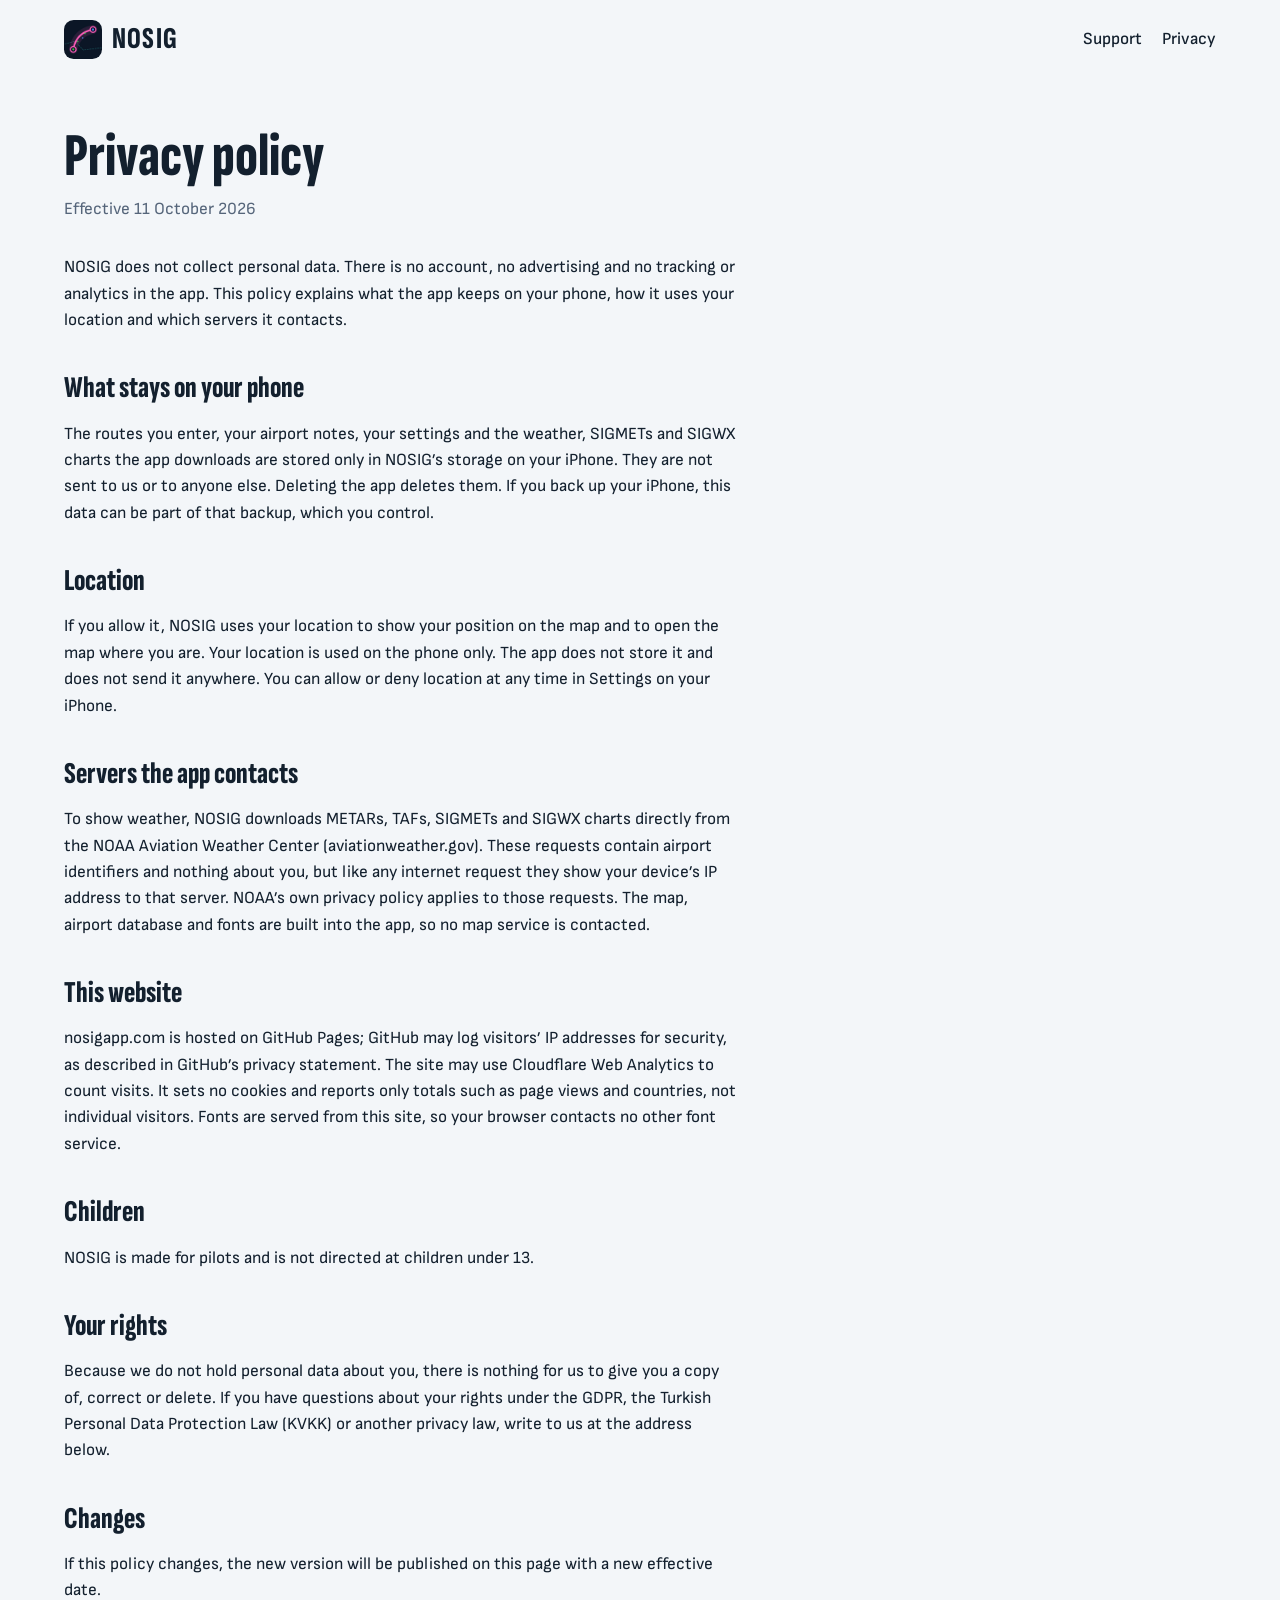
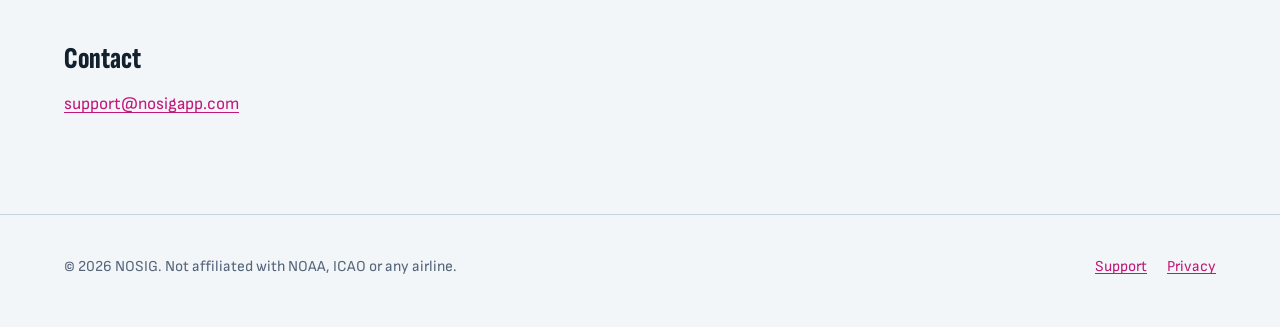
==== privacy/index.html @ e9d82818 "NOSIG website: home, support and privacy pages - Hero: the LTAC-EDDM route drawn as an aviation char" ====
<!doctype html>
<html lang="en">
  <head>
    <meta charset="utf-8" />
    <meta name="viewport" content="width=device-width, initial-scale=1" />
    <title>Privacy policy · NOSIG</title>
    <meta name="description" content="NOSIG does not collect personal data. What stays on your phone, how location is used and which servers the app contacts." />
    <link rel="icon" href="/favicon.png" type="image/png" />
    <link rel="apple-touch-icon" href="/apple-touch-icon.png" />
    <link rel="stylesheet" href="/assets/style.css" />
    
  </head>
  <body>
    <header class="site-head wrap">
      <a class="brand" href="/"><img src="/assets/img/icon-96.png" alt="" width="48" height="48" />NOSIG</a>
      <nav aria-label="Site">
        <a href="/support/">Support</a>
        <a href="/privacy/" aria-current="page">Privacy</a>
      </nav>
    </header>

    <main class="page wrap">
      <article>
        <h1>Privacy policy</h1>
        <p class="updated">Effective 11 October 2026</p>

        <p>
          NOSIG does not collect personal data. There is no account, no advertising and no tracking or analytics in the
          app. This policy explains what the app keeps on your phone, how it uses your location and which servers it
          contacts.
        </p>

        <h2>What stays on your phone</h2>
        <p>
          The routes you enter, your airport notes, your settings and the weather, SIGMETs and SIGWX charts the app
          downloads are stored only in NOSIG’s storage on your iPhone. They are not sent to us or to anyone else. Deleting
          the app deletes them. If you back up your iPhone, this data can be part of that backup, which you control.
        </p>

        <h2>Location</h2>
        <p>
          If you allow it, NOSIG uses your location to show your position on the map and to open the map where you are.
          Your location is used on the phone only. The app does not store it and does not send it anywhere. You can
          allow or deny location at any time in Settings on your iPhone.
        </p>

        <h2>Servers the app contacts</h2>
        <p>
          To show weather, NOSIG downloads METARs, TAFs, SIGMETs and SIGWX charts directly from the NOAA Aviation
          Weather Center (aviationweather.gov). These requests contain airport identifiers and nothing about you, but like
          any internet request they show your device’s IP address to that server. NOAA’s own privacy policy applies to
          those requests. The map, airport database and fonts are built into the app, so no map service is contacted.
        </p>

        <h2>This website</h2>
        <p>
          nosigapp.com is hosted on GitHub Pages; GitHub may log visitors’ IP addresses for security, as described in
          GitHub’s privacy statement. The site may use Cloudflare Web Analytics to count visits. It sets no cookies and
          reports only totals such as page views and countries, not individual visitors. Fonts are served from this site,
          so your browser contacts no other font service.
        </p>

        <h2>Children</h2>
        <p>NOSIG is made for pilots and is not directed at children under 13.</p>

        <h2>Your rights</h2>
        <p>
          Because we do not hold personal data about you, there is nothing for us to give you a copy of, correct or delete.
          If you have questions about your rights under the GDPR, the Turkish Personal Data Protection Law (KVKK) or
          another privacy law, write to us at the address below.
        </p>

        <h2>Changes</h2>
        <p>If this policy changes, the new version will be published on this page with a new effective date.</p>

        <h2>Contact</h2>
        <p><a href="mailto:support@nosigapp.com">support@nosigapp.com</a></p>
      </article>
    </main>

    <footer class="site-foot">
      <div class="wrap">
        <p>© 2026 NOSIG. Not affiliated with NOAA, ICAO or any airline.</p>
        <nav aria-label="Footer">
          <a href="/support/">Support</a>
          <a href="/privacy/">Privacy</a>
        </nav>
      </div>
    </footer>
  </body>
</html>
---- assets/style.css ----
/* NOSIG website — styled like the app's aviation chart: chart paper, sea blue, FIR teal,
   route magenta and the flight-category colours. Light and dark follow the visitor's system.
   Fonts are served from this site (SIL Open Font License), so visitors make no third-party requests. */

@font-face {
  font-family: 'Sofia Sans';
  src: url('fonts/sofia-sans.woff') format('woff');
  font-weight: 100 900;
  font-display: swap;
}
@font-face {
  font-family: 'Sofia Sans Extra Condensed';
  src: url('fonts/sofia-sans-extra-condensed.woff') format('woff');
  font-weight: 100 900;
  font-display: swap;
}
@font-face {
  font-family: 'Chivo Mono';
  src: url('fonts/chivo-mono.woff') format('woff');
  font-weight: 100 900;
  font-display: swap;
}

:root {
  --paper: #f3f6f9;
  --sea: #cbdae8;
  --land: #f8fafb;
  --ink: #13202e;
  --muted: #55657a;
  --line: #c9d3de;
  --fir: #1f6f6c;
  --route: #c2187a;
  --route-band: rgb(194 24 122 / 0.09);
  --vfr: #1f9d55;
  --mvfr: #2f6fe0;
  --ifr: #d93636;
  --lifr: #a045d8;
  --panel: #ffffff;
  --button-ink: #ffffff;
  --display: 'Sofia Sans Extra Condensed', 'Arial Narrow', sans-serif;
  --text: 'Sofia Sans', system-ui, sans-serif;
  --mono: 'Chivo Mono', ui-monospace, monospace;
  color-scheme: light dark;
}

@media (prefers-color-scheme: dark) {
  :root {
    --paper: #08111d;
    --sea: #08111d;
    --land: #182540;
    --ink: #e3eaf2;
    --muted: #93a3b8;
    --line: #26364f;
    --fir: #5cc2bc;
    --route: #ff5db8;
    --route-band: rgb(255 93 184 / 0.1);
    --vfr: #3fb950;
    --mvfr: #4c8dff;
    --ifr: #f0524f;
    --lifr: #c27bf2;
    --panel: #111d2e;
    --button-ink: #08111d;
  }
}

*,
*::before,
*::after {
  box-sizing: border-box;
}

html {
  -webkit-text-size-adjust: 100%;
}

body {
  margin: 0;
  background: var(--paper);
  color: var(--ink);
  font-family: var(--text);
  font-size: 1.0625rem;
  line-height: 1.55;
}

img {
  max-width: 100%;
  display: block;
}

a {
  color: var(--route);
  text-underline-offset: 0.15em;
}

a:focus-visible,
.button:focus-visible {
  outline: 3px solid var(--mvfr);
  outline-offset: 3px;
}

.wrap {
  width: min(72rem, 100% - 2rem);
  margin-inline: auto;
}

/* ---------------------------------------------------------------- header */

.site-head {
  display: flex;
  align-items: center;
  justify-content: space-between;
  gap: 1rem;
  padding-block: 1rem;
}

.brand {
  display: flex;
  align-items: center;
  gap: 0.6rem;
  color: var(--ink);
  text-decoration: none;
  font-family: var(--display);
  font-weight: 800;
  font-size: 1.9rem;
  letter-spacing: 0.04em;
}

.brand img {
  width: 2.4rem;
  height: 2.4rem;
  border-radius: 0.6rem;
}

.site-head nav {
  display: flex;
  gap: 1.25rem;
  font-weight: 500;
}

.site-head nav a {
  color: var(--ink);
  text-decoration: none;
}

.site-head nav a:hover {
  color: var(--route);
}

/* ---------------------------------------------------------------- hero: the route on a chart */

.hero {
  position: relative;
  overflow: hidden;
  padding-block: 0;
  background: var(--sea);
  border-block: 1px solid var(--line);
}

.chart {
  position: absolute;
  inset: 0;
  width: 100%;
  height: 100%;
}

.chart .sea {
  fill: var(--sea);
}
.chart .land {
  fill: var(--land);
  stroke: var(--line);
  stroke-width: 0.8;
}
.chart .fir {
  fill: none;
  stroke: var(--fir);
  stroke-width: 1.2;
  stroke-dasharray: 7 5;
  opacity: 0.75;
}
.chart .fir-label {
  fill: var(--fir);
  font-family: var(--display);
  font-weight: 700;
  font-size: 15px;
  letter-spacing: 0.12em;
  text-anchor: middle;
  opacity: 0.9;
}
.chart .band {
  fill: var(--route-band);
  stroke: var(--route);
  stroke-width: 1;
  stroke-dasharray: 3 5;
  stroke-opacity: 0.55;
}
.chart .route {
  fill: none;
  stroke: var(--route);
  stroke-width: 4.5;
  stroke-linecap: round;
  stroke-dasharray: 1;
  stroke-dashoffset: 0;
  animation: fly 2.4s cubic-bezier(0.45, 0, 0.2, 1) 0.3s both;
}
.chart .ring {
  fill: none;
  stroke: var(--route);
  stroke-width: 3;
}
.chart .apt {
  stroke: var(--land);
  stroke-width: 1.5;
}
.chart .apt.v {
  fill: var(--vfr);
}
.chart .apt.m {
  fill: var(--mvfr);
}
.chart .apt.i {
  fill: var(--ifr);
}
.chart .apt.faint {
  opacity: 0.55;
}
.chart .apt-label {
  fill: var(--ink);
  font-family: var(--text);
  font-weight: 700;
  font-size: 13px;
  paint-order: stroke;
  stroke: var(--land);
  stroke-width: 3px;
}
.chart .apt-label.end {
  font-size: 22px;
}

@keyframes fly {
  from {
    stroke-dashoffset: 1;
  }
  to {
    stroke-dashoffset: 0;
  }
}

.hero-inner {
  position: relative;
  display: flex;
  align-items: center;
  min-height: min(44rem, 88vh);
  padding-block: 3rem;
}

/* Like the boxed legends on a SIGWX chart. */
.legend-box {
  align-self: start;
  max-width: 34rem;
  background: var(--panel);
  border: 1.5px solid var(--ink);
  padding: 1.75rem 1.75rem 1.5rem;
}

.hero h1 {
  margin: 0 0 1rem;
  font-family: var(--display);
  font-weight: 800;
  font-size: clamp(2.9rem, 6.4vw, 5.2rem);
  line-height: 0.92;
  letter-spacing: -0.005em;
}

.hero p {
  margin: 0 0 1.5rem;
  max-width: 30rem;
  color: var(--muted);
  font-size: 1.125rem;
}

.button {
  display: inline-flex;
  align-items: center;
  gap: 0.6rem;
  padding: 0.85rem 1.3rem;
  border-radius: 0.6rem;
  background: var(--route);
  color: var(--button-ink);
  font-weight: 700;
  font-size: 1.05rem;
  text-decoration: none;
}

.button svg {
  width: 1.25rem;
  height: 1.25rem;
  fill: currentColor;
}

.button:hover {
  filter: brightness(1.08);
}

.small {
  display: block;
  margin-top: 0.75rem;
  font-size: 0.9rem;
  color: var(--muted);
}

.phone {
  width: clamp(14rem, 24vw, 19rem);
  border-radius: 2.2rem;
  border: 0.55rem solid #0e1726;
  background: #0e1726;
  box-shadow: 0 1.5rem 3rem -1rem rgb(8 17 29 / 0.45);
  overflow: hidden;
}

.phone img {
  border-radius: 1.65rem;
}


/* ---------------------------------------------------------------- content sections */

section {
  padding-block: 5.5rem;
}


h2 {
  margin: 0 0 1rem;
  font-family: var(--display);
  font-weight: 800;
  font-size: clamp(2.2rem, 4.2vw, 3.3rem);
  line-height: 1;
}

h3 {
  margin: 0 0 0.35rem;
  font-size: 1.2rem;
  line-height: 1.3;
}

.split {
  display: grid;
  grid-template-columns: auto minmax(0, 1fr);
  gap: clamp(2rem, 6vw, 5rem);
  align-items: center;
}

.split.reverse {
  grid-template-columns: minmax(0, 1fr) auto;
}

.prose {
  max-width: 36rem;
}

.prose p {
  margin: 0 0 1rem;
}

/* A real METAR, as it appears in the app. */
.metar {
  margin: 1.5rem 0;
  padding: 1rem 1.15rem;
  background: var(--panel);
  border-left: 4px solid var(--vfr);
  font-family: var(--mono);
  font-size: 0.95rem;
  line-height: 1.6;
  overflow-wrap: anywhere;
}

.metar .nosig {
  background: var(--route-band);
  color: var(--route);
  font-weight: 500;
}

.metar small {
  display: block;
  margin-top: 0.4rem;
  font-family: var(--text);
  font-size: 0.85rem;
  color: var(--muted);
}

.features {
  display: grid;
  grid-template-columns: repeat(2, minmax(0, 1fr));
  gap: 2.5rem 3.5rem;
  margin: 2.5rem 0 0;
  padding: 0;
  list-style: none;
}

.features li {
  display: grid;
  grid-template-columns: 2.25rem minmax(0, 1fr);
  gap: 1rem;
  align-items: start;
}

.features p {
  margin: 0;
  color: var(--muted);
}

.mark {
  width: 2.25rem;
  height: 2.25rem;
}

.mark-dots {
  display: grid;
  grid-template-columns: repeat(2, 0.8rem);
  gap: 0.3rem;
  padding: 0.15rem;
}

.mark-dots span {
  width: 0.8rem;
  height: 0.8rem;
  border-radius: 50%;
}

.symbols {
  display: flex;
  gap: 0.4rem;
}

.symbols img {
  width: 1.6rem;
  height: 1.6rem;
}

.dark-only {
  display: none;
}

@media (prefers-color-scheme: dark) {
  .light-only {
    display: none;
  }
  .dark-only {
    display: block;
  }
}

.status-line {
  display: inline-flex;
  align-items: center;
  gap: 0.5rem;
  margin: 0.5rem 0 1.25rem;
  padding: 0.45rem 0.8rem;
  border: 1px solid var(--line);
  border-radius: 0.5rem;
  background: var(--panel);
  font-size: 0.95rem;
}

.status-line i {
  width: 0.55rem;
  height: 0.55rem;
  border-radius: 50%;
  background: var(--mvfr);
}

.sources {
  border-top: 1px solid var(--line);
}

.sources ul {
  margin: 0;
  padding-left: 1.1rem;
  color: var(--muted);
}

/* ---------------------------------------------------------------- footer */

.site-foot {
  padding-block: 2.5rem 3rem;
  border-top: 1px solid var(--line);
  color: var(--muted);
  font-size: 0.95rem;
}

.site-foot .wrap {
  display: flex;
  flex-wrap: wrap;
  justify-content: space-between;
  gap: 1rem 2rem;
}

.site-foot nav {
  display: flex;
  gap: 1.25rem;
}

.site-foot p {
  margin: 0;
  max-width: 38rem;
}

/* ---------------------------------------------------------------- text pages (privacy, support) */

.page {
  padding-block: 3rem 5rem;
}

.page article {
  max-width: 42rem;
}

.page h1 {
  margin: 0 0 0.5rem;
  font-family: var(--display);
  font-weight: 800;
  font-size: clamp(2.6rem, 6vw, 3.8rem);
  line-height: 1;
}

.page h2 {
  margin-top: 2.5rem;
  font-size: 1.9rem;
}

.page .updated {
  color: var(--muted);
  margin: 0 0 2rem;
}

.page dt {
  font-weight: 700;
  margin-top: 1.25rem;
}

.page dd {
  margin: 0.25rem 0 0;
  color: var(--muted);
}

/* ---------------------------------------------------------------- small screens */

@media (max-width: 52rem) {
  .split,
  .split.reverse {
    grid-template-columns: minmax(0, 1fr);
  }
  /* On phones the chart goes under the headline box instead of behind it. */
  .hero {
    display: flex;
    flex-direction: column-reverse;
  }
  .chart {
    position: static;
    height: auto;
    /* Taller than the drawing: it is cropped from the left, so the route fills the width. */
    aspect-ratio: 1.1;
  }
  .hero-inner {
    min-height: 0;
    padding-block: 1.5rem 0;
  }
  .legend-box {
    padding: 1.25rem;
  }
  .split .phone {
    justify-self: center;
    order: 2;
  }
  .features {
    grid-template-columns: minmax(0, 1fr);
  }
  section {
    padding-block: 3.5rem;
  }
  .site-head nav {
    gap: 0.9rem;
  }
}

@media (prefers-reduced-motion: reduce) {
  .chart .route {
    animation: none;
  }
}
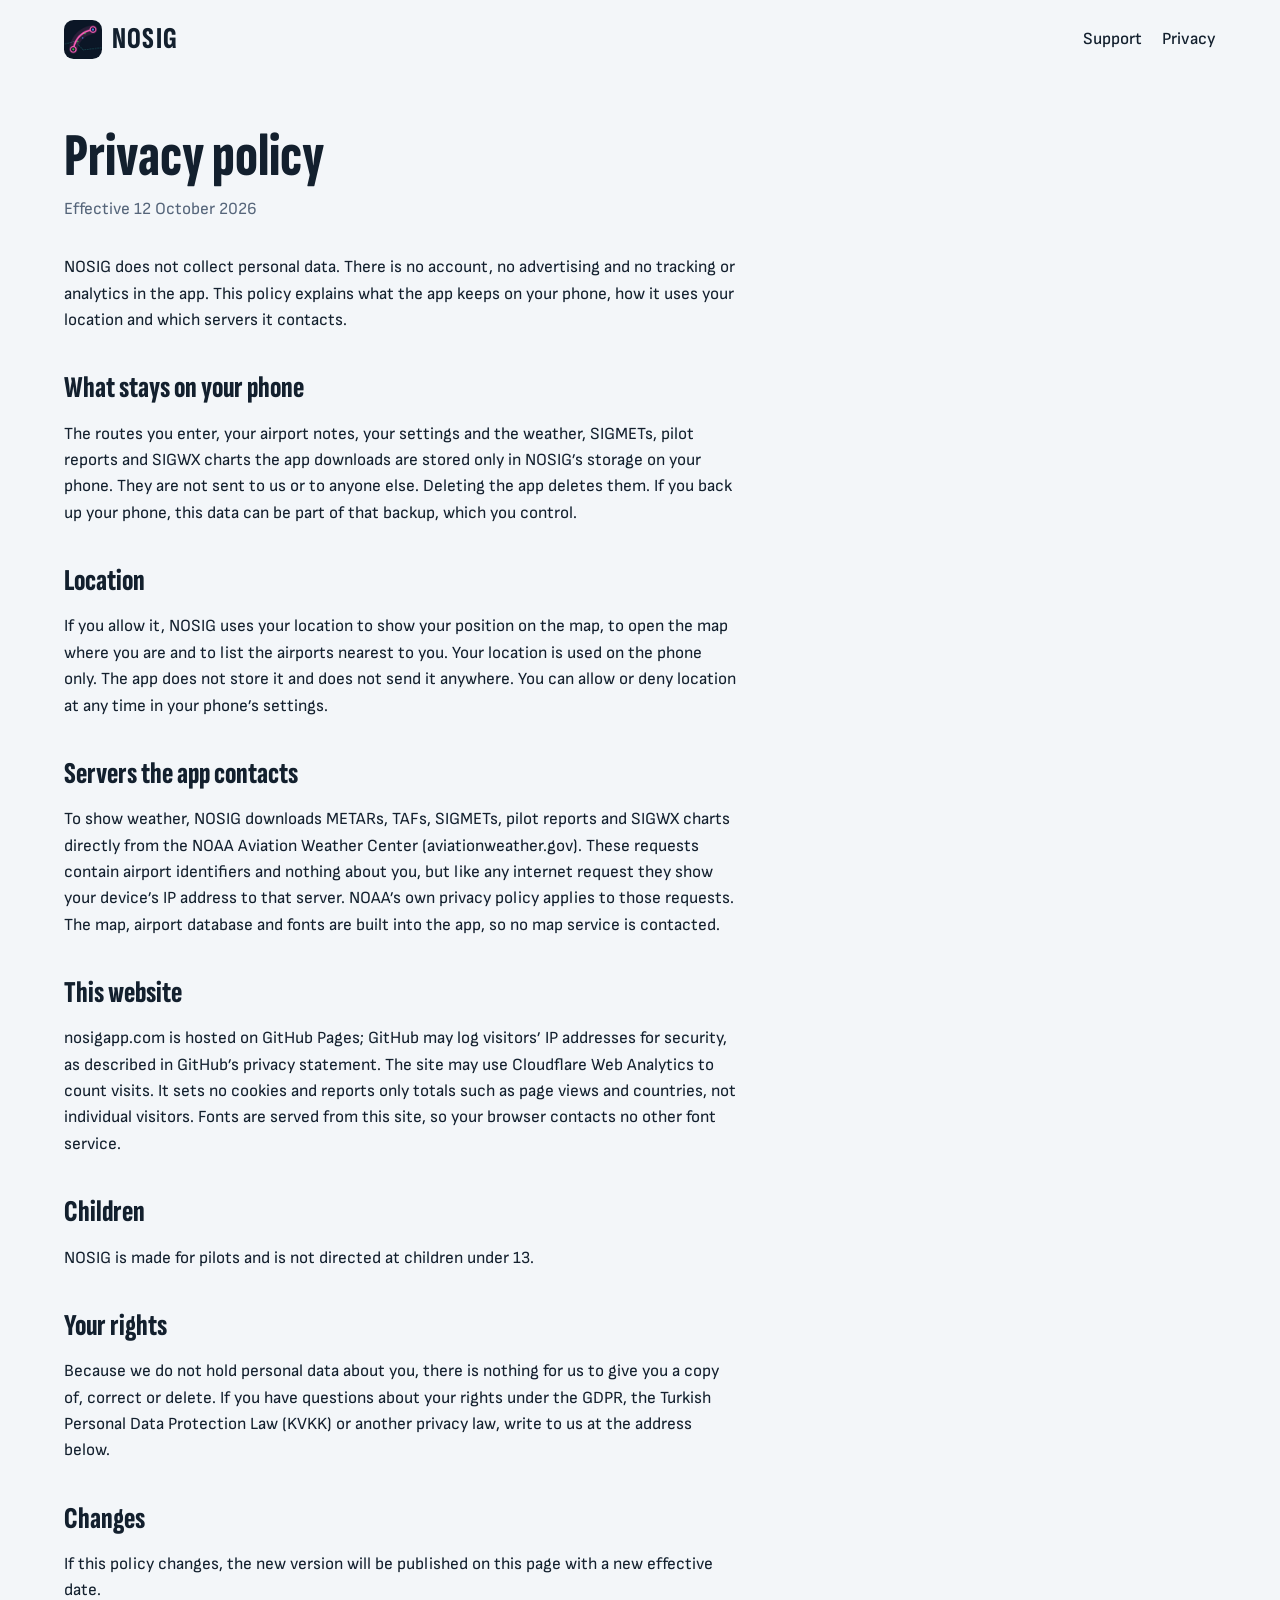
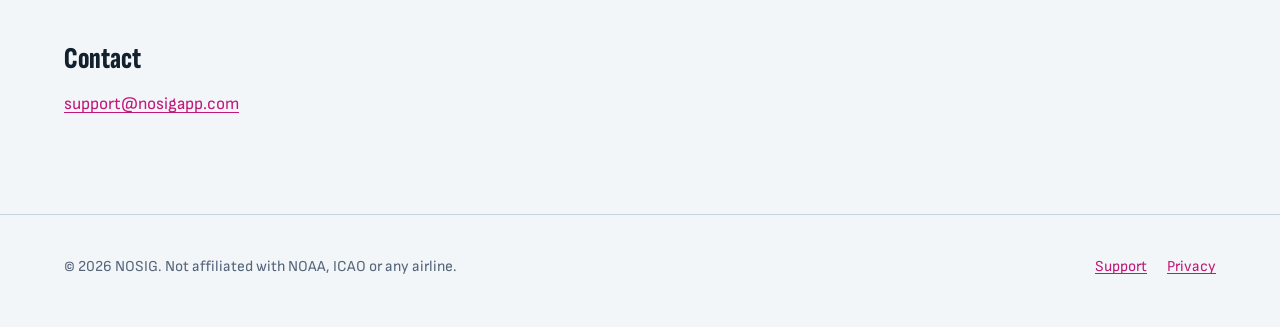
==== commit d9663f1a: "Privacy: phone instead of iPhone (Android), pilot reports, nearby airports Co-Authored-By: Claude Op" ====
--- a/privacy/index.html
+++ b/privacy/index.html
@@ -22,7 +22,7 @@
     <main class="page wrap">
       <article>
         <h1>Privacy policy</h1>
-        <p class="updated">Effective 11 October 2026</p>
+        <p class="updated">Effective 12 October 2026</p>
 
         <p>
           NOSIG does not collect personal data. There is no account, no advertising and no tracking or analytics in the
@@ -32,21 +32,22 @@
 
         <h2>What stays on your phone</h2>
         <p>
-          The routes you enter, your airport notes, your settings and the weather, SIGMETs and SIGWX charts the app
-          downloads are stored only in NOSIG’s storage on your iPhone. They are not sent to us or to anyone else. Deleting
-          the app deletes them. If you back up your iPhone, this data can be part of that backup, which you control.
+          The routes you enter, your airport notes, your settings and the weather, SIGMETs, pilot reports and SIGWX charts
+          the app downloads are stored only in NOSIG’s storage on your phone. They are not sent to us or to anyone else. Deleting
+          the app deletes them. If you back up your phone, this data can be part of that backup, which you control.
         </p>
 
         <h2>Location</h2>
         <p>
-          If you allow it, NOSIG uses your location to show your position on the map and to open the map where you are.
+          If you allow it, NOSIG uses your location to show your position on the map, to open the map where you are
+          and to list the airports nearest to you.
           Your location is used on the phone only. The app does not store it and does not send it anywhere. You can
-          allow or deny location at any time in Settings on your iPhone.
+          allow or deny location at any time in your phone’s settings.
         </p>
 
         <h2>Servers the app contacts</h2>
         <p>
-          To show weather, NOSIG downloads METARs, TAFs, SIGMETs and SIGWX charts directly from the NOAA Aviation
+          To show weather, NOSIG downloads METARs, TAFs, SIGMETs, pilot reports and SIGWX charts directly from the NOAA Aviation
           Weather Center (aviationweather.gov). These requests contain airport identifiers and nothing about you, but like
           any internet request they show your device’s IP address to that server. NOAA’s own privacy policy applies to
           those requests. The map, airport database and fonts are built into the app, so no map service is contacted.
--- a/assets/style.css
+++ b/assets/style.css
@@ -309,17 +309,23 @@
   color: var(--muted);
 }
 
+/* A cropped part of an app screen, not a whole (very tall) phone: each image says which part to show. */
 .phone {
-  width: clamp(14rem, 24vw, 19rem);
-  border-radius: 2.2rem;
-  border: 0.55rem solid #0e1726;
+  width: clamp(16rem, 30vw, 22rem);
+  aspect-ratio: 4 / 5;
+  border-radius: 1.6rem;
+  border: 0.45rem solid #0e1726;
   background: #0e1726;
   box-shadow: 0 1.5rem 3rem -1rem rgb(8 17 29 / 0.45);
   overflow: hidden;
 }
 
 .phone img {
-  border-radius: 1.65rem;
+  width: 100%;
+  height: 100%;
+  object-fit: cover;
+  object-position: var(--focus, 50% 0%);
+  border-radius: 1.2rem;
 }
 
 
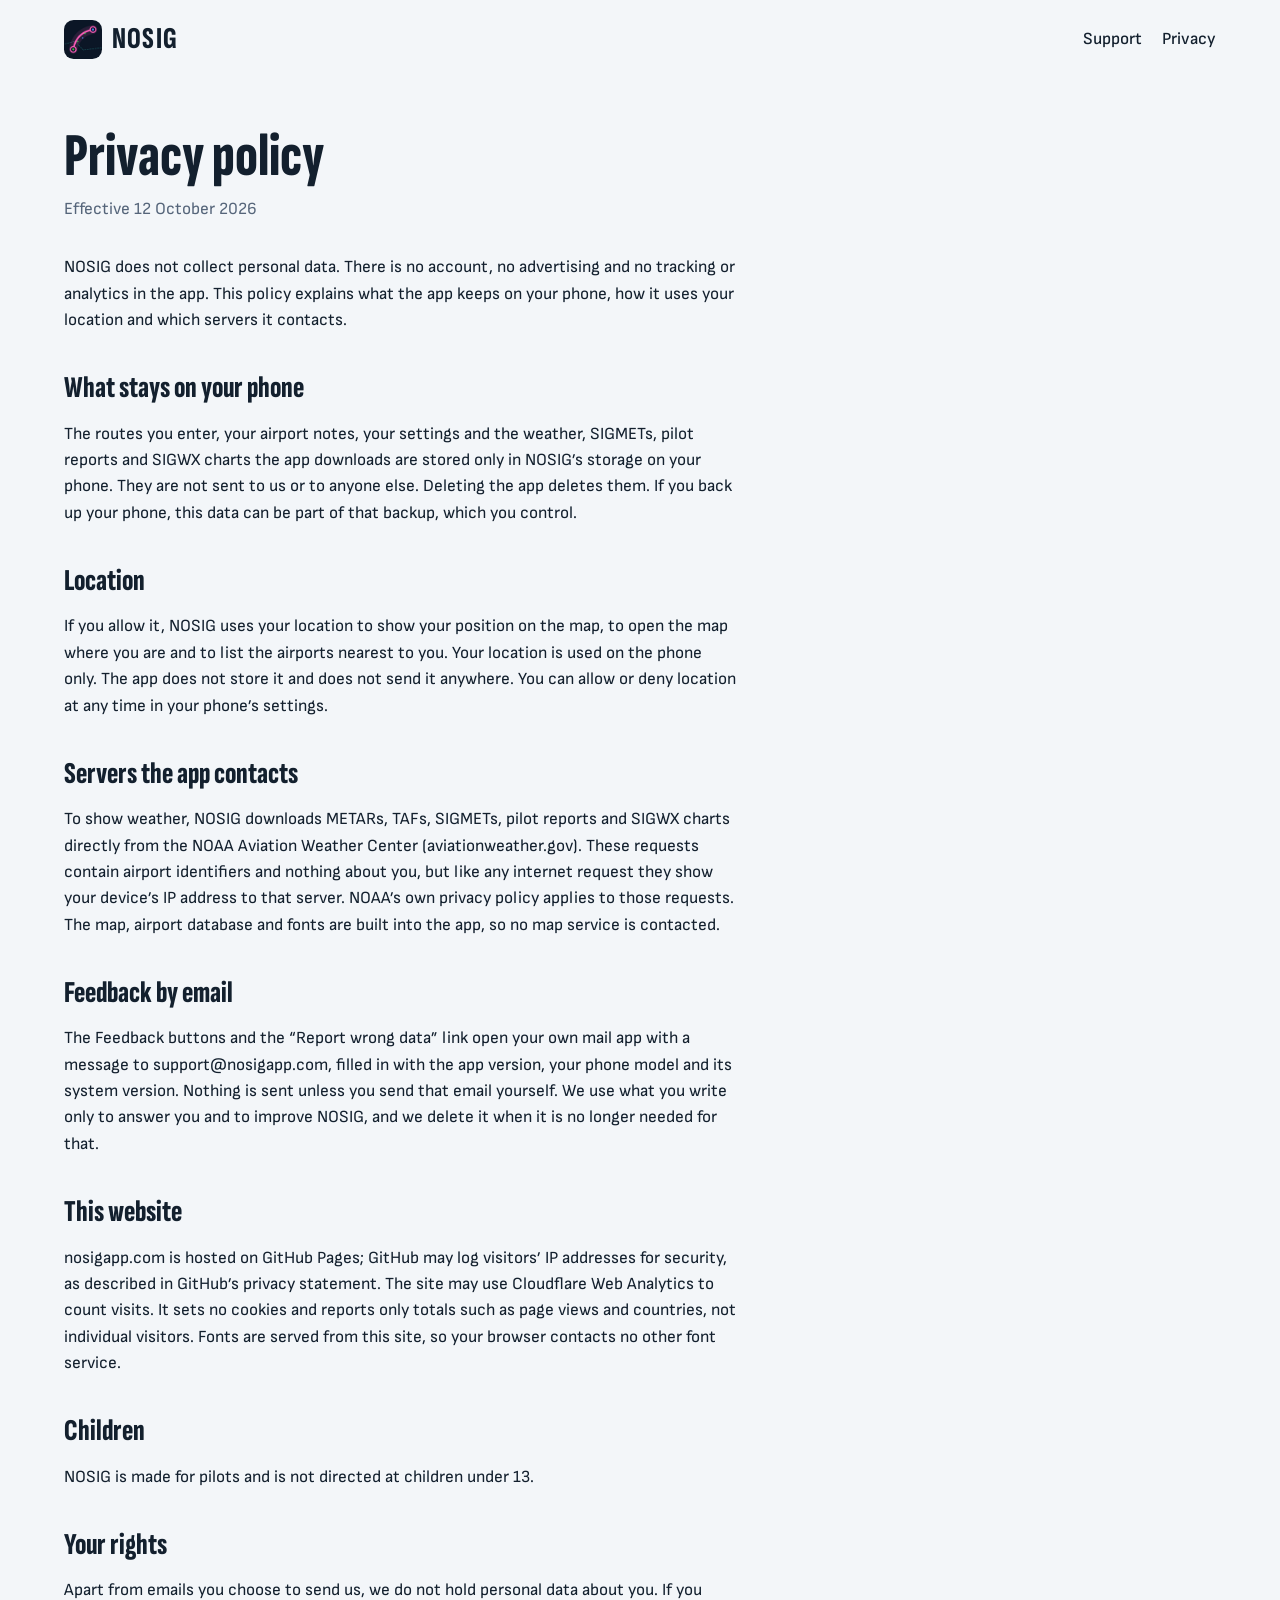
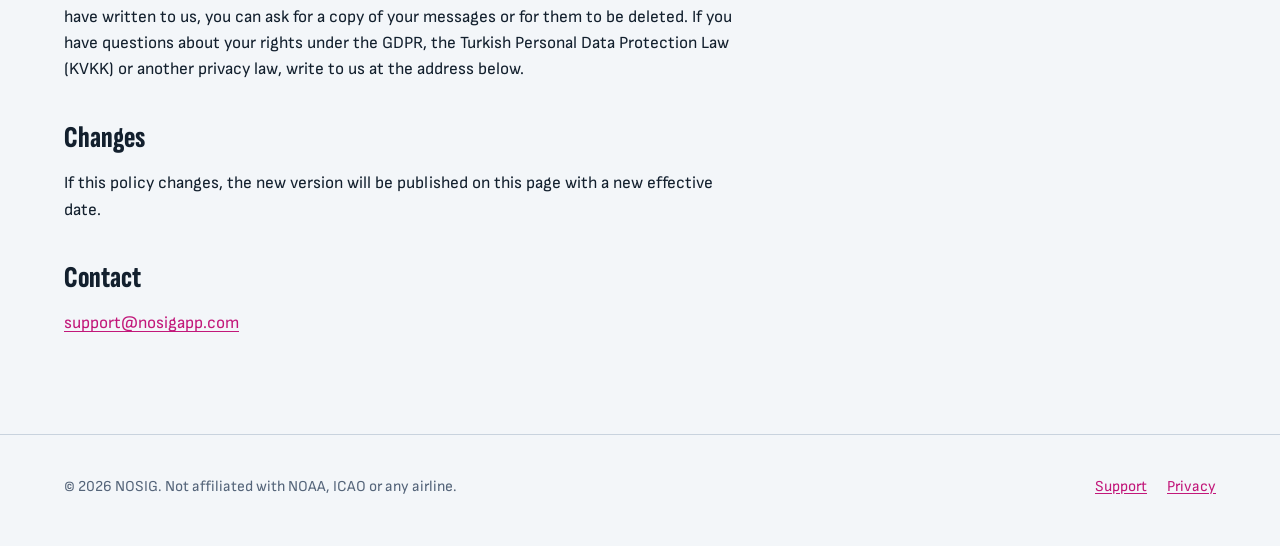
==== commit fdd04256: "Privacy: feedback by email Co-Authored-By: Claude Opus 5.5 <noreply@anthropic.com> Claude-Session: h" ====
--- a/privacy/index.html
+++ b/privacy/index.html
@@ -53,6 +53,14 @@
           those requests. The map, airport database and fonts are built into the app, so no map service is contacted.
         </p>
 
+        <h2>Feedback by email</h2>
+        <p>
+          The Feedback buttons and the “Report wrong data” link open your own mail app with a message to
+          support@nosigapp.com, filled in with the app version, your phone model and its system version. Nothing is sent
+          unless you send that email yourself. We use what you write only to answer you and to improve NOSIG, and we
+          delete it when it is no longer needed for that.
+        </p>
+
         <h2>This website</h2>
         <p>
           nosigapp.com is hosted on GitHub Pages; GitHub may log visitors’ IP addresses for security, as described in
@@ -66,7 +74,8 @@
 
         <h2>Your rights</h2>
         <p>
-          Because we do not hold personal data about you, there is nothing for us to give you a copy of, correct or delete.
+          Apart from emails you choose to send us, we do not hold personal data about you. If you have written to us,
+          you can ask for a copy of your messages or for them to be deleted.
           If you have questions about your rights under the GDPR, the Turkish Personal Data Protection Law (KVKK) or
           another privacy law, write to us at the address below.
         </p>
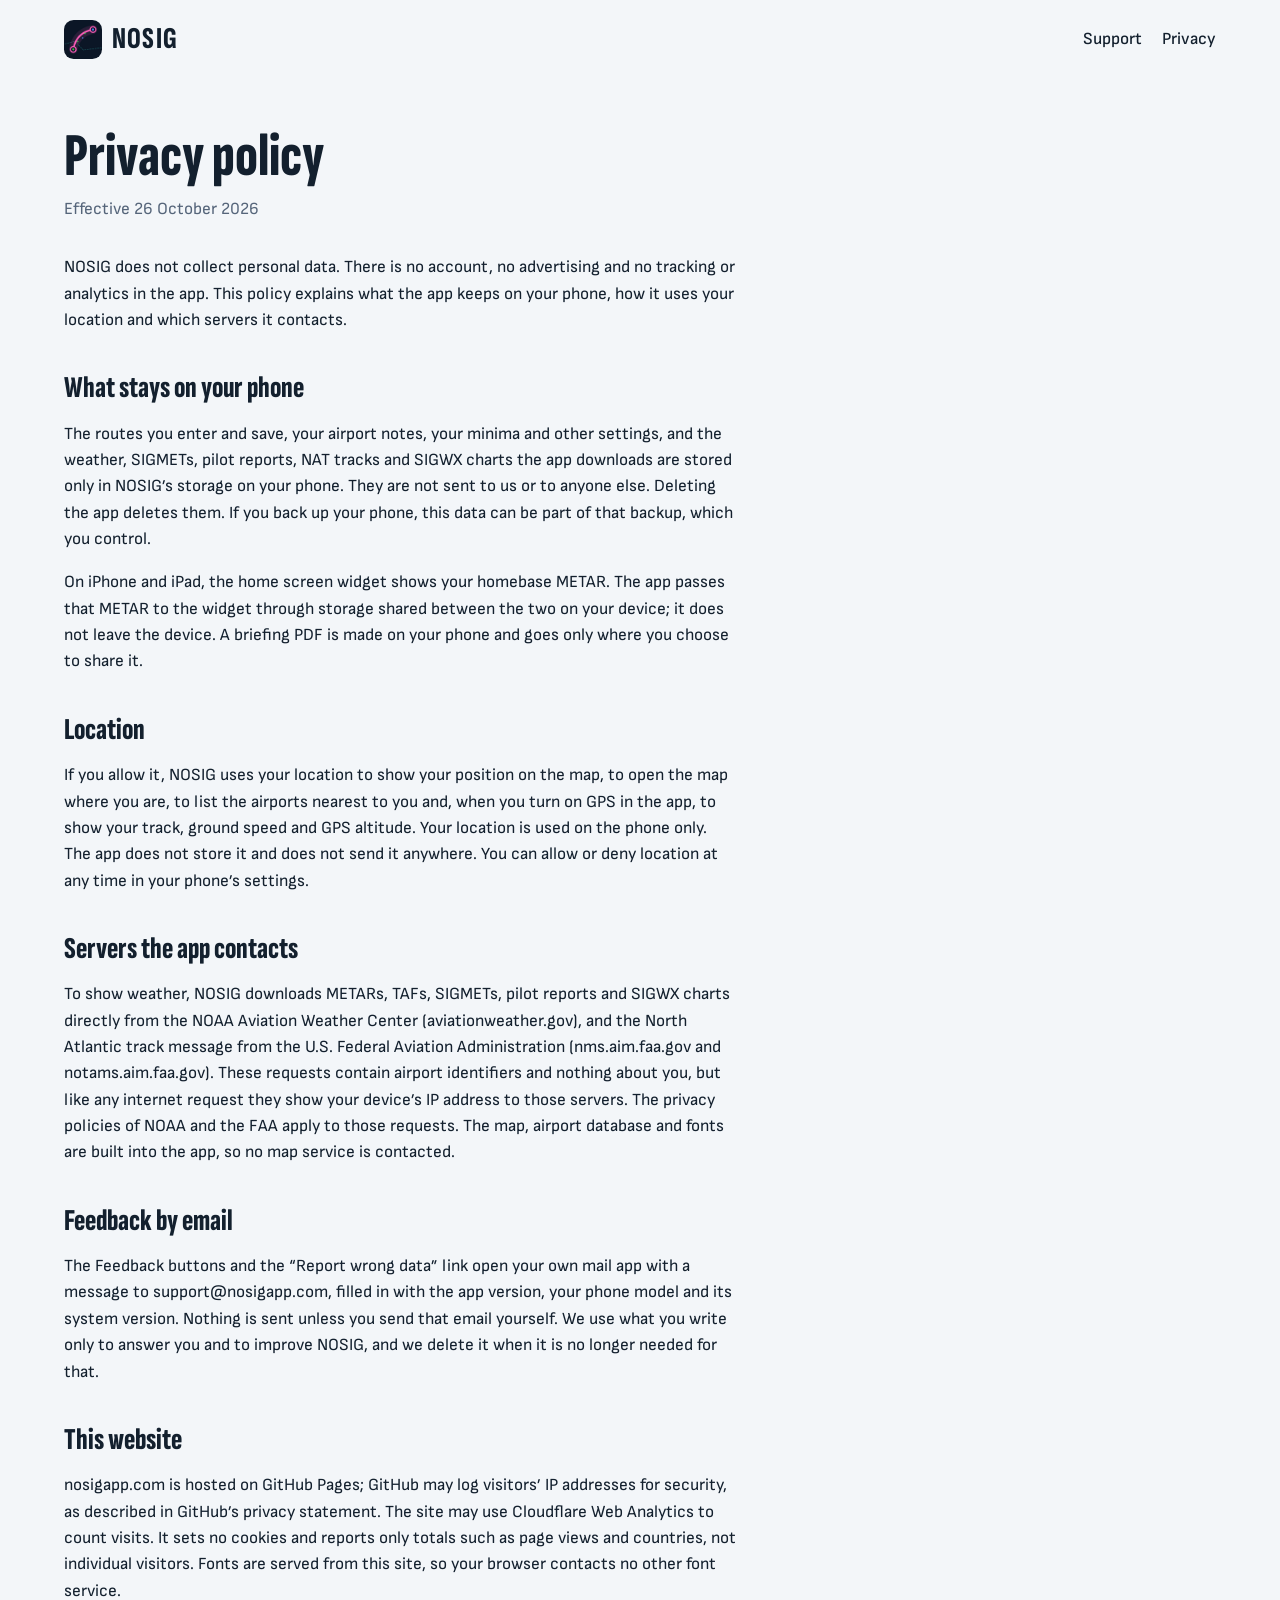
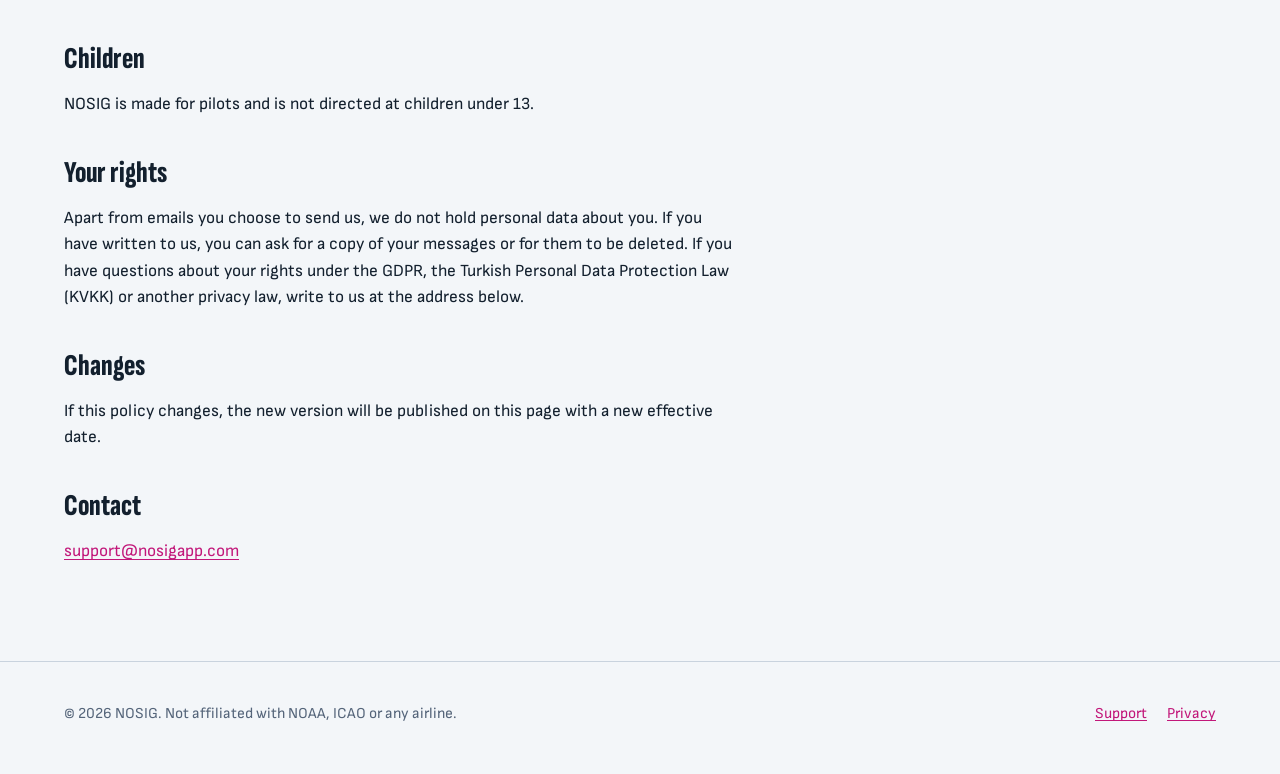
==== commit 3bb09ce4: "Privacy: saved routes, minima, widget, briefing PDF, GPS track, FAA NAT tracks Co-Authored-By: Claud" ====
--- a/privacy/index.html
+++ b/privacy/index.html
@@ -22,7 +22,7 @@
     <main class="page wrap">
       <article>
         <h1>Privacy policy</h1>
-        <p class="updated">Effective 12 October 2026</p>
+        <p class="updated">Effective 26 October 2026</p>
 
         <p>
           NOSIG does not collect personal data. There is no account, no advertising and no tracking or analytics in the
@@ -32,15 +32,22 @@
 
         <h2>What stays on your phone</h2>
         <p>
-          The routes you enter, your airport notes, your settings and the weather, SIGMETs, pilot reports and SIGWX charts
-          the app downloads are stored only in NOSIG’s storage on your phone. They are not sent to us or to anyone else. Deleting
-          the app deletes them. If you back up your phone, this data can be part of that backup, which you control.
+          The routes you enter and save, your airport notes, your minima and other settings, and the weather, SIGMETs,
+          pilot reports, NAT tracks and SIGWX charts the app downloads are stored only in NOSIG’s storage on your phone.
+          They are not sent to us or to anyone else. Deleting the app deletes them. If you back up your phone, this data
+          can be part of that backup, which you control.
+        </p>
+        <p>
+          On iPhone and iPad, the home screen widget shows your homebase METAR. The app passes that METAR to the widget
+          through storage shared between the two on your device; it does not leave the device.
+          A briefing PDF is made on your phone and goes only where you choose to share it.
         </p>
 
         <h2>Location</h2>
         <p>
-          If you allow it, NOSIG uses your location to show your position on the map, to open the map where you are
-          and to list the airports nearest to you.
+          If you allow it, NOSIG uses your location to show your position on the map, to open the map where you are,
+          to list the airports nearest to you and, when you turn on GPS in the app, to show your track, ground speed and
+          GPS altitude.
           Your location is used on the phone only. The app does not store it and does not send it anywhere. You can
           allow or deny location at any time in your phone’s settings.
         </p>
@@ -48,9 +55,11 @@
         <h2>Servers the app contacts</h2>
         <p>
           To show weather, NOSIG downloads METARs, TAFs, SIGMETs, pilot reports and SIGWX charts directly from the NOAA Aviation
-          Weather Center (aviationweather.gov). These requests contain airport identifiers and nothing about you, but like
-          any internet request they show your device’s IP address to that server. NOAA’s own privacy policy applies to
-          those requests. The map, airport database and fonts are built into the app, so no map service is contacted.
+          Weather Center (aviationweather.gov), and the North Atlantic track message from the U.S. Federal Aviation
+          Administration (nms.aim.faa.gov and notams.aim.faa.gov). These requests contain airport identifiers and nothing
+          about you, but like any internet request they show your device’s IP address to those servers. The privacy
+          policies of NOAA and the FAA apply to those requests. The map, airport database and fonts are built into the
+          app, so no map service is contacted.
         </p>
 
         <h2>Feedback by email</h2>
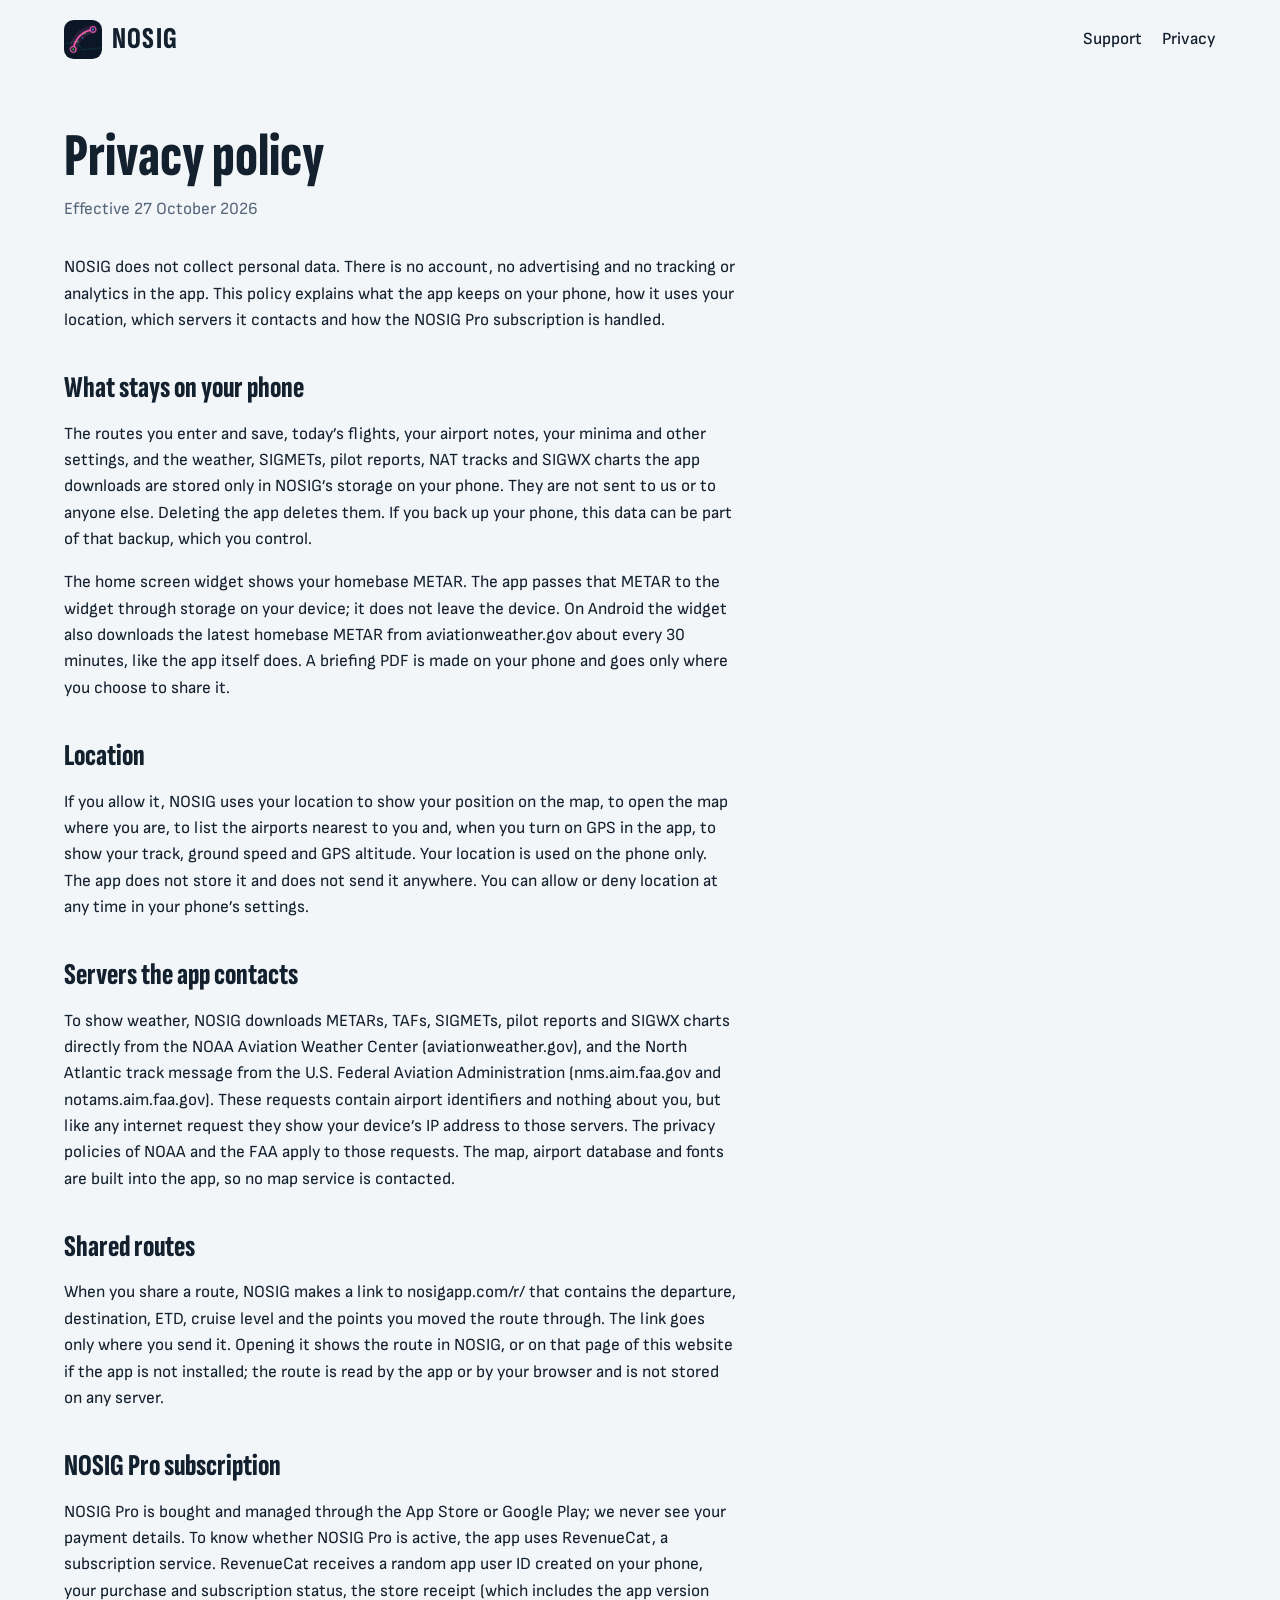
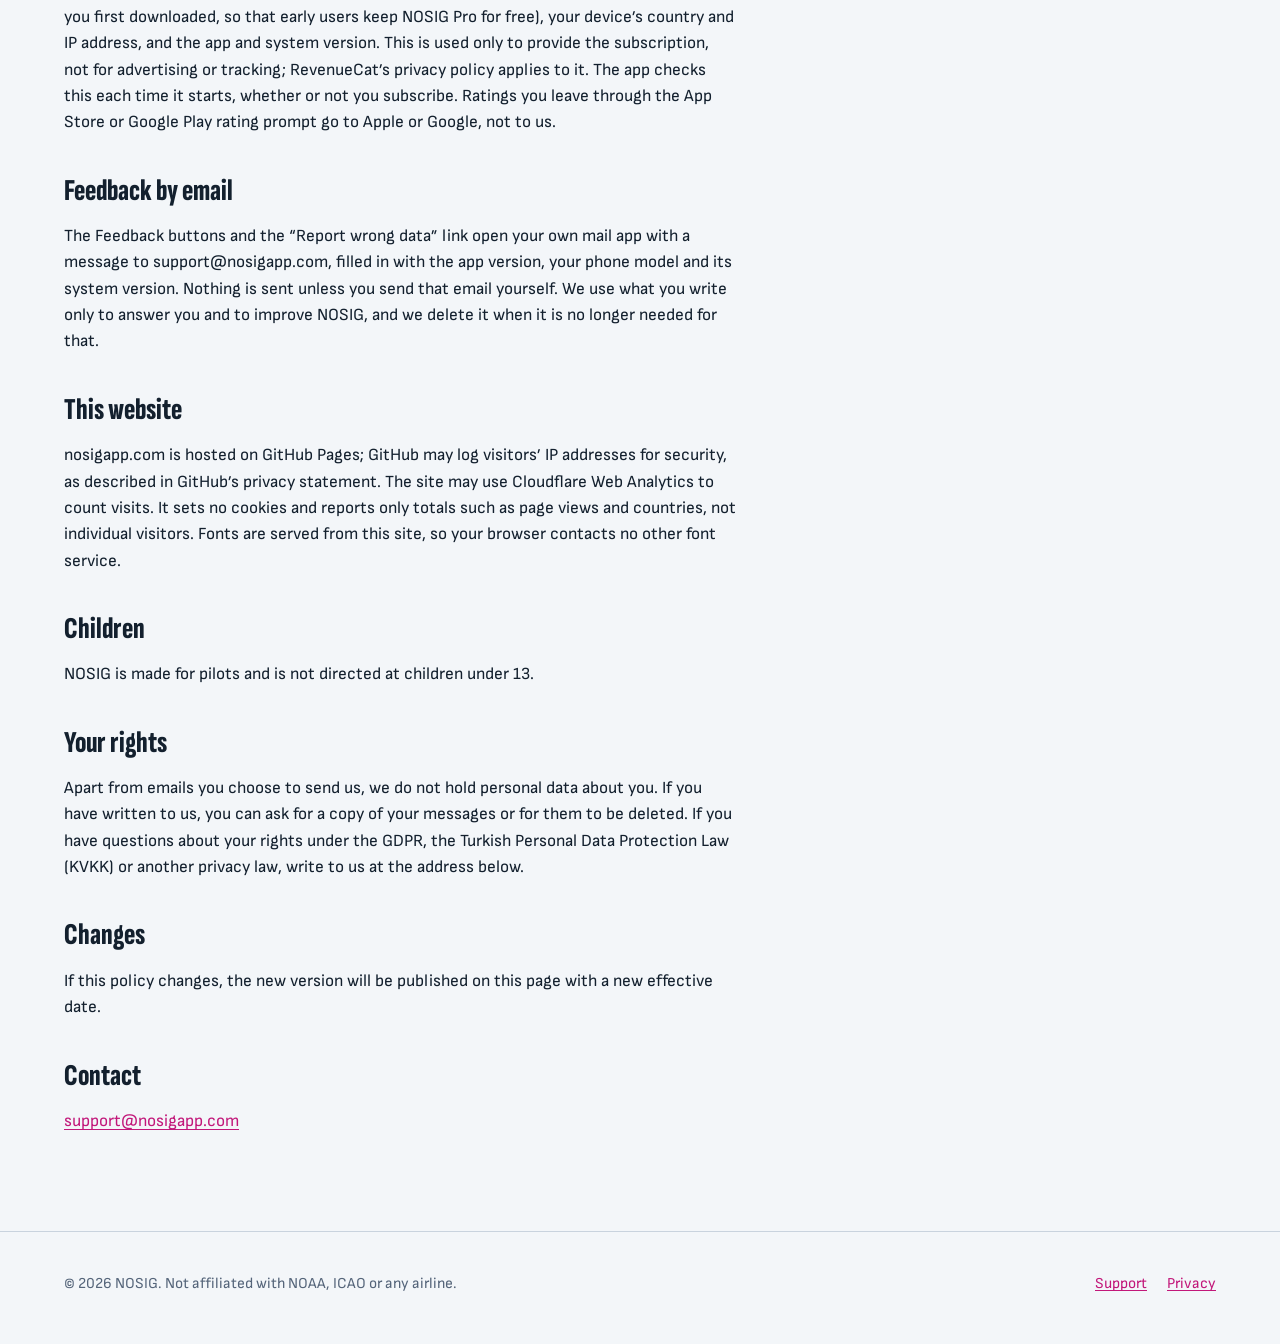
==== commit b76f6655: "Privacy: NOSIG Pro via RevenueCat, shared routes, today's flights, Android widget Co-Authored-By: Cl" ====
--- a/privacy/index.html
+++ b/privacy/index.html
@@ -22,24 +22,25 @@
     <main class="page wrap">
       <article>
         <h1>Privacy policy</h1>
-        <p class="updated">Effective 26 October 2026</p>
+        <p class="updated">Effective 27 October 2026</p>
 
         <p>
           NOSIG does not collect personal data. There is no account, no advertising and no tracking or analytics in the
-          app. This policy explains what the app keeps on your phone, how it uses your location and which servers it
-          contacts.
+          app. This policy explains what the app keeps on your phone, how it uses your location, which servers it
+          contacts and how the NOSIG Pro subscription is handled.
         </p>
 
         <h2>What stays on your phone</h2>
         <p>
-          The routes you enter and save, your airport notes, your minima and other settings, and the weather, SIGMETs,
+          The routes you enter and save, today’s flights, your airport notes, your minima and other settings, and the weather, SIGMETs,
           pilot reports, NAT tracks and SIGWX charts the app downloads are stored only in NOSIG’s storage on your phone.
           They are not sent to us or to anyone else. Deleting the app deletes them. If you back up your phone, this data
           can be part of that backup, which you control.
         </p>
         <p>
-          On iPhone and iPad, the home screen widget shows your homebase METAR. The app passes that METAR to the widget
-          through storage shared between the two on your device; it does not leave the device.
+          The home screen widget shows your homebase METAR. The app passes that METAR to the widget through storage on
+          your device; it does not leave the device. On Android the widget also downloads the latest homebase METAR from
+          aviationweather.gov about every 30 minutes, like the app itself does.
           A briefing PDF is made on your phone and goes only where you choose to share it.
         </p>
 
@@ -60,6 +61,25 @@
           about you, but like any internet request they show your device’s IP address to those servers. The privacy
           policies of NOAA and the FAA apply to those requests. The map, airport database and fonts are built into the
           app, so no map service is contacted.
+        </p>
+
+        <h2>Shared routes</h2>
+        <p>
+          When you share a route, NOSIG makes a link to nosigapp.com/r/ that contains the departure, destination, ETD,
+          cruise level and the points you moved the route through. The link goes only where you send it. Opening it shows
+          the route in NOSIG, or on that page of this website if the app is not installed; the route is read by the app or
+          by your browser and is not stored on any server.
+        </p>
+
+        <h2>NOSIG Pro subscription</h2>
+        <p>
+          NOSIG Pro is bought and managed through the App Store or Google Play; we never see your payment details. To know
+          whether NOSIG Pro is active, the app uses RevenueCat, a subscription service. RevenueCat receives a random app
+          user ID created on your phone, your purchase and subscription status, the store receipt (which includes the app
+          version you first downloaded, so that early users keep NOSIG Pro for free), your device’s country and IP address,
+          and the app and system version. This is used only to provide the subscription, not for advertising or tracking;
+          RevenueCat’s privacy policy applies to it. The app checks this each time it starts, whether or not you
+          subscribe. Ratings you leave through the App Store or Google Play rating prompt go to Apple or Google, not to us.
         </p>
 
         <h2>Feedback by email</h2>
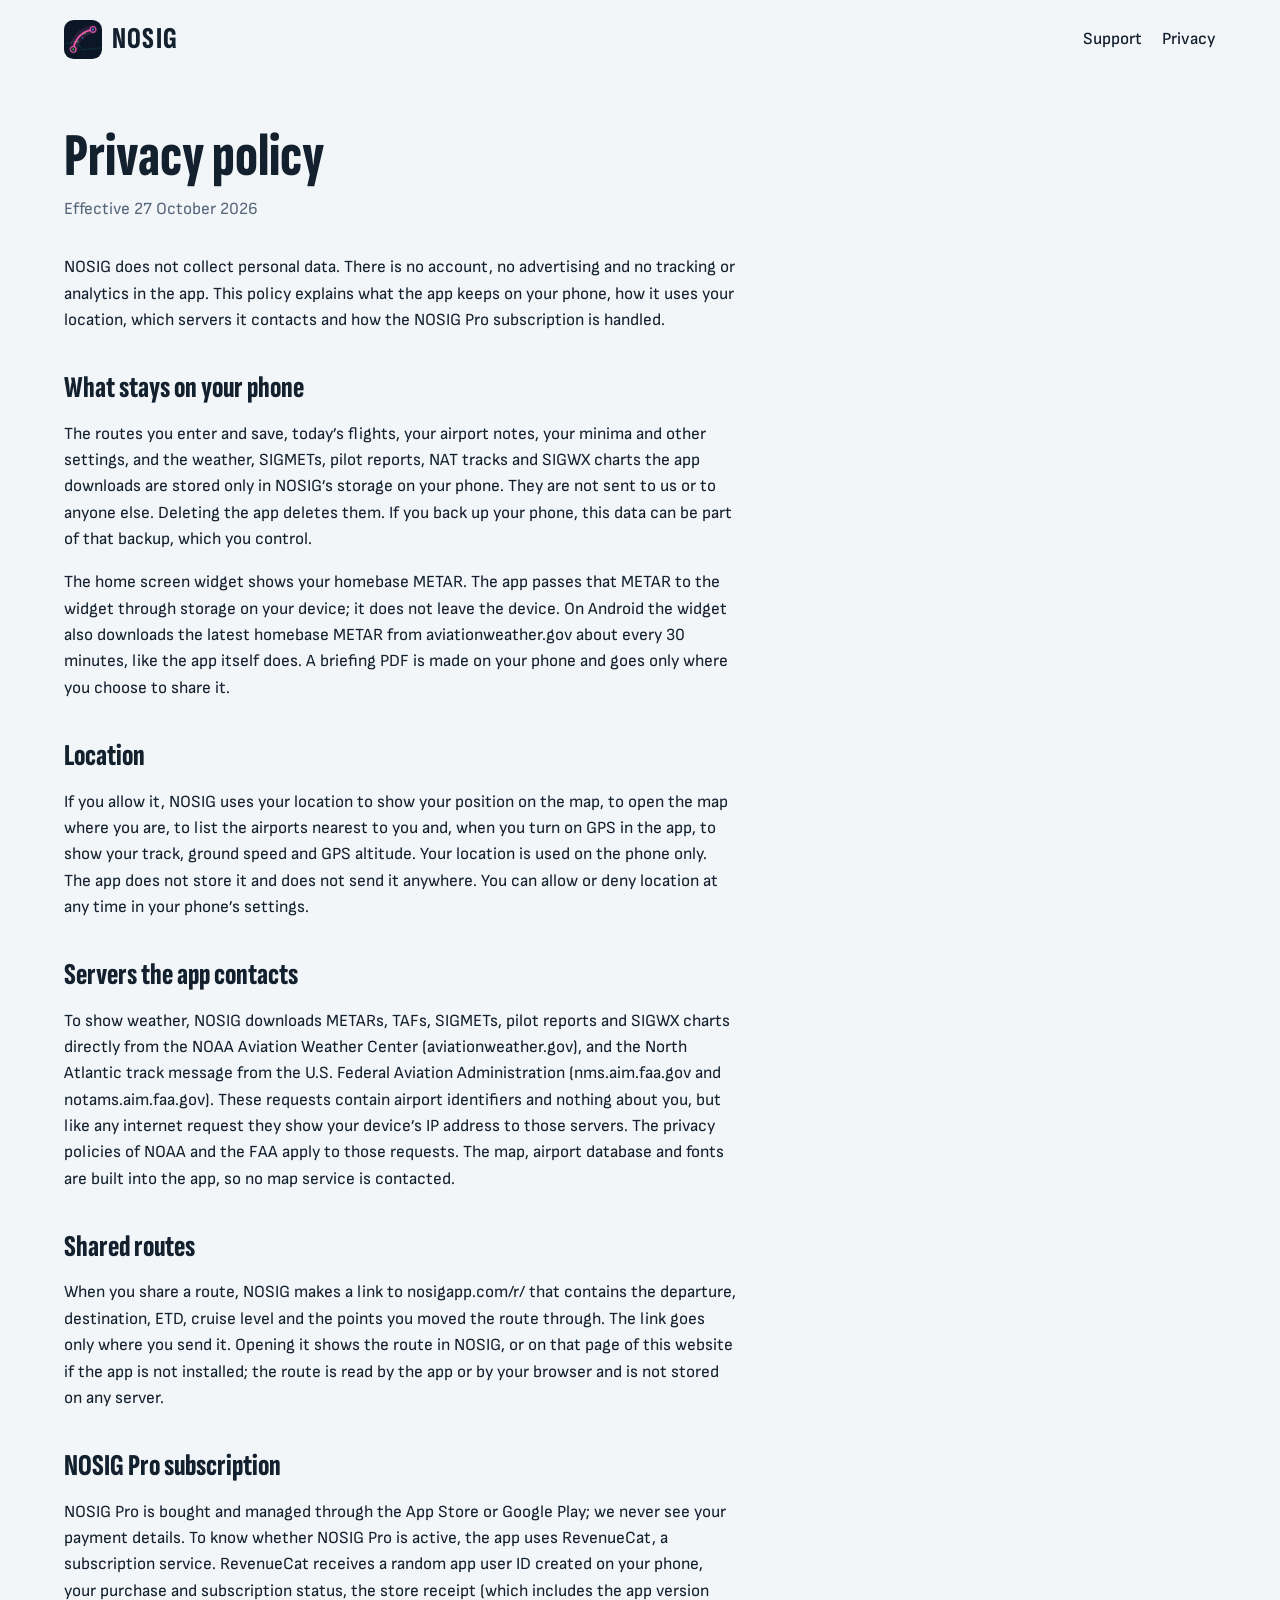
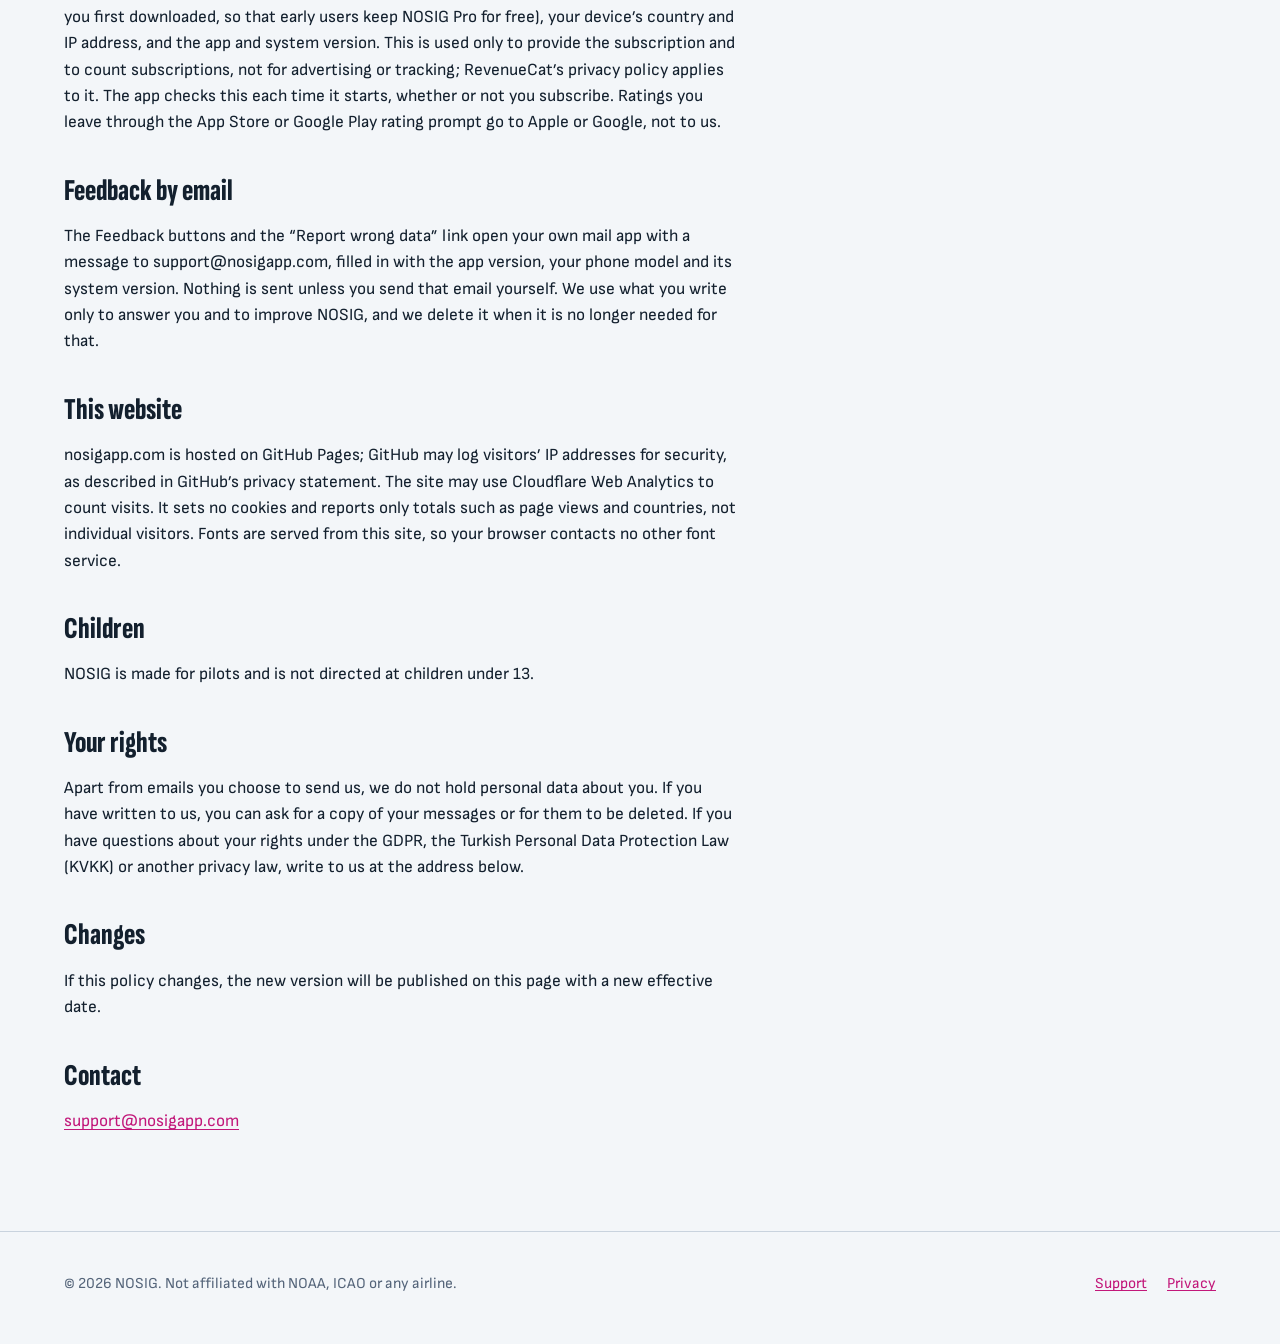
==== commit 7eb783d3: "Privacy: RevenueCat data is also used to count subscriptions Co-Authored-By: Claude Opus 5.5 <norepl" ====
--- a/privacy/index.html
+++ b/privacy/index.html
@@ -77,7 +77,8 @@
           whether NOSIG Pro is active, the app uses RevenueCat, a subscription service. RevenueCat receives a random app
           user ID created on your phone, your purchase and subscription status, the store receipt (which includes the app
           version you first downloaded, so that early users keep NOSIG Pro for free), your device’s country and IP address,
-          and the app and system version. This is used only to provide the subscription, not for advertising or tracking;
+          and the app and system version. This is used only to provide the subscription and to count subscriptions, not for
+          advertising or tracking;
           RevenueCat’s privacy policy applies to it. The app checks this each time it starts, whether or not you
           subscribe. Ratings you leave through the App Store or Google Play rating prompt go to Apple or Google, not to us.
         </p>
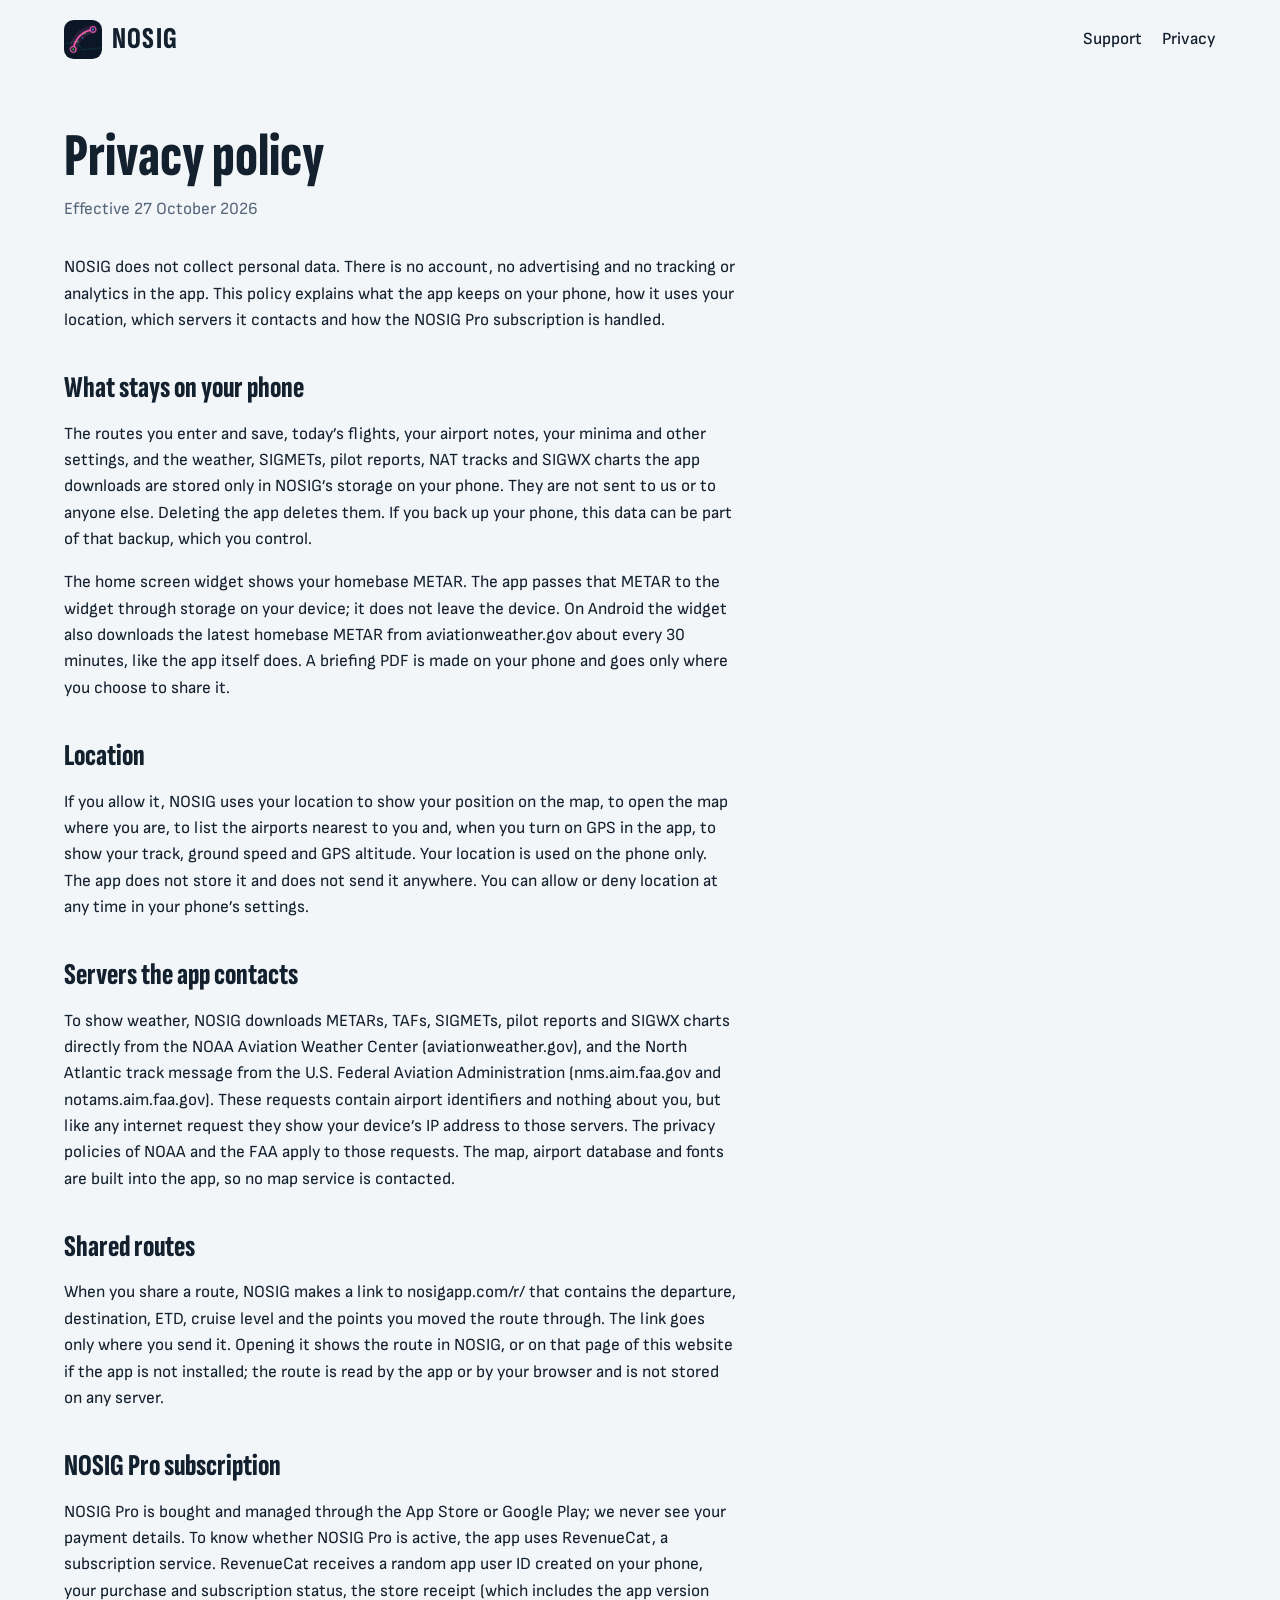
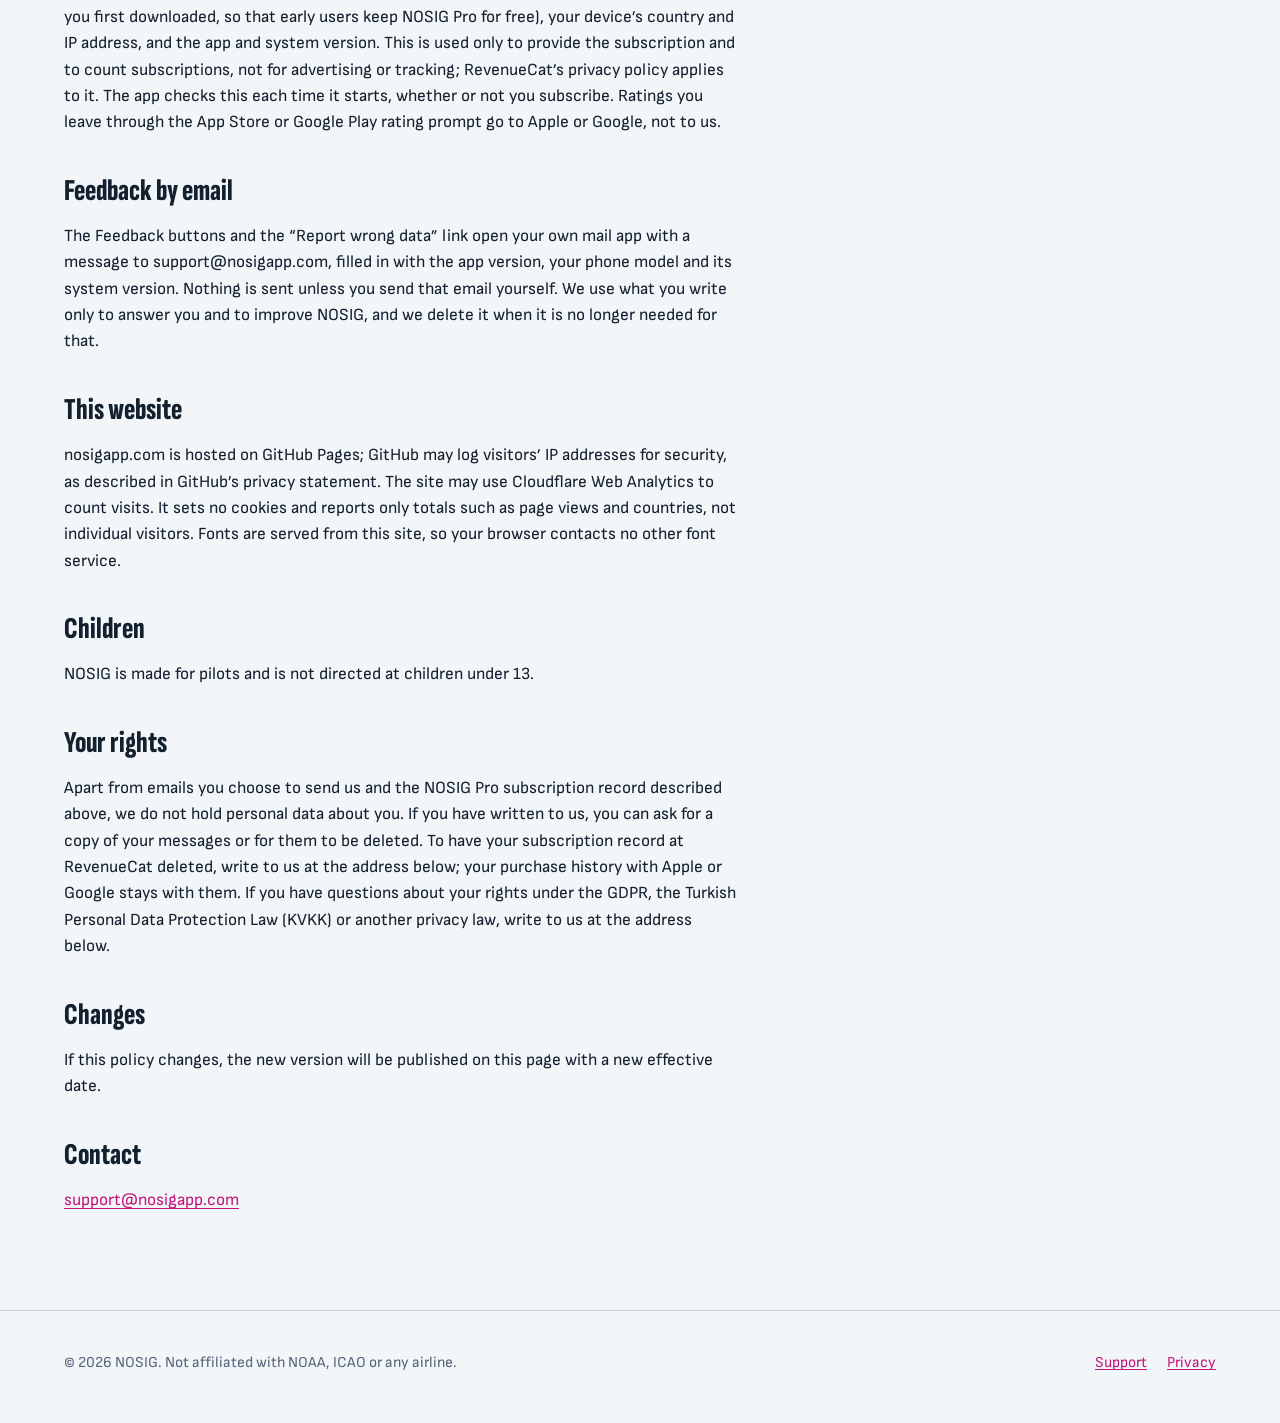
==== commit 4ca6a95f: "Privacy: how to have the RevenueCat subscription record deleted Co-Authored-By: Claude Opus 5.5 <nor" ====
--- a/privacy/index.html
+++ b/privacy/index.html
@@ -104,8 +104,10 @@
 
         <h2>Your rights</h2>
         <p>
-          Apart from emails you choose to send us, we do not hold personal data about you. If you have written to us,
-          you can ask for a copy of your messages or for them to be deleted.
+          Apart from emails you choose to send us and the NOSIG Pro subscription record described above, we do not hold
+          personal data about you. If you have written to us, you can ask for a copy of your messages or for them to be
+          deleted. To have your subscription record at RevenueCat deleted, write to us at the address below; your
+          purchase history with Apple or Google stays with them.
           If you have questions about your rights under the GDPR, the Turkish Personal Data Protection Law (KVKK) or
           another privacy law, write to us at the address below.
         </p>
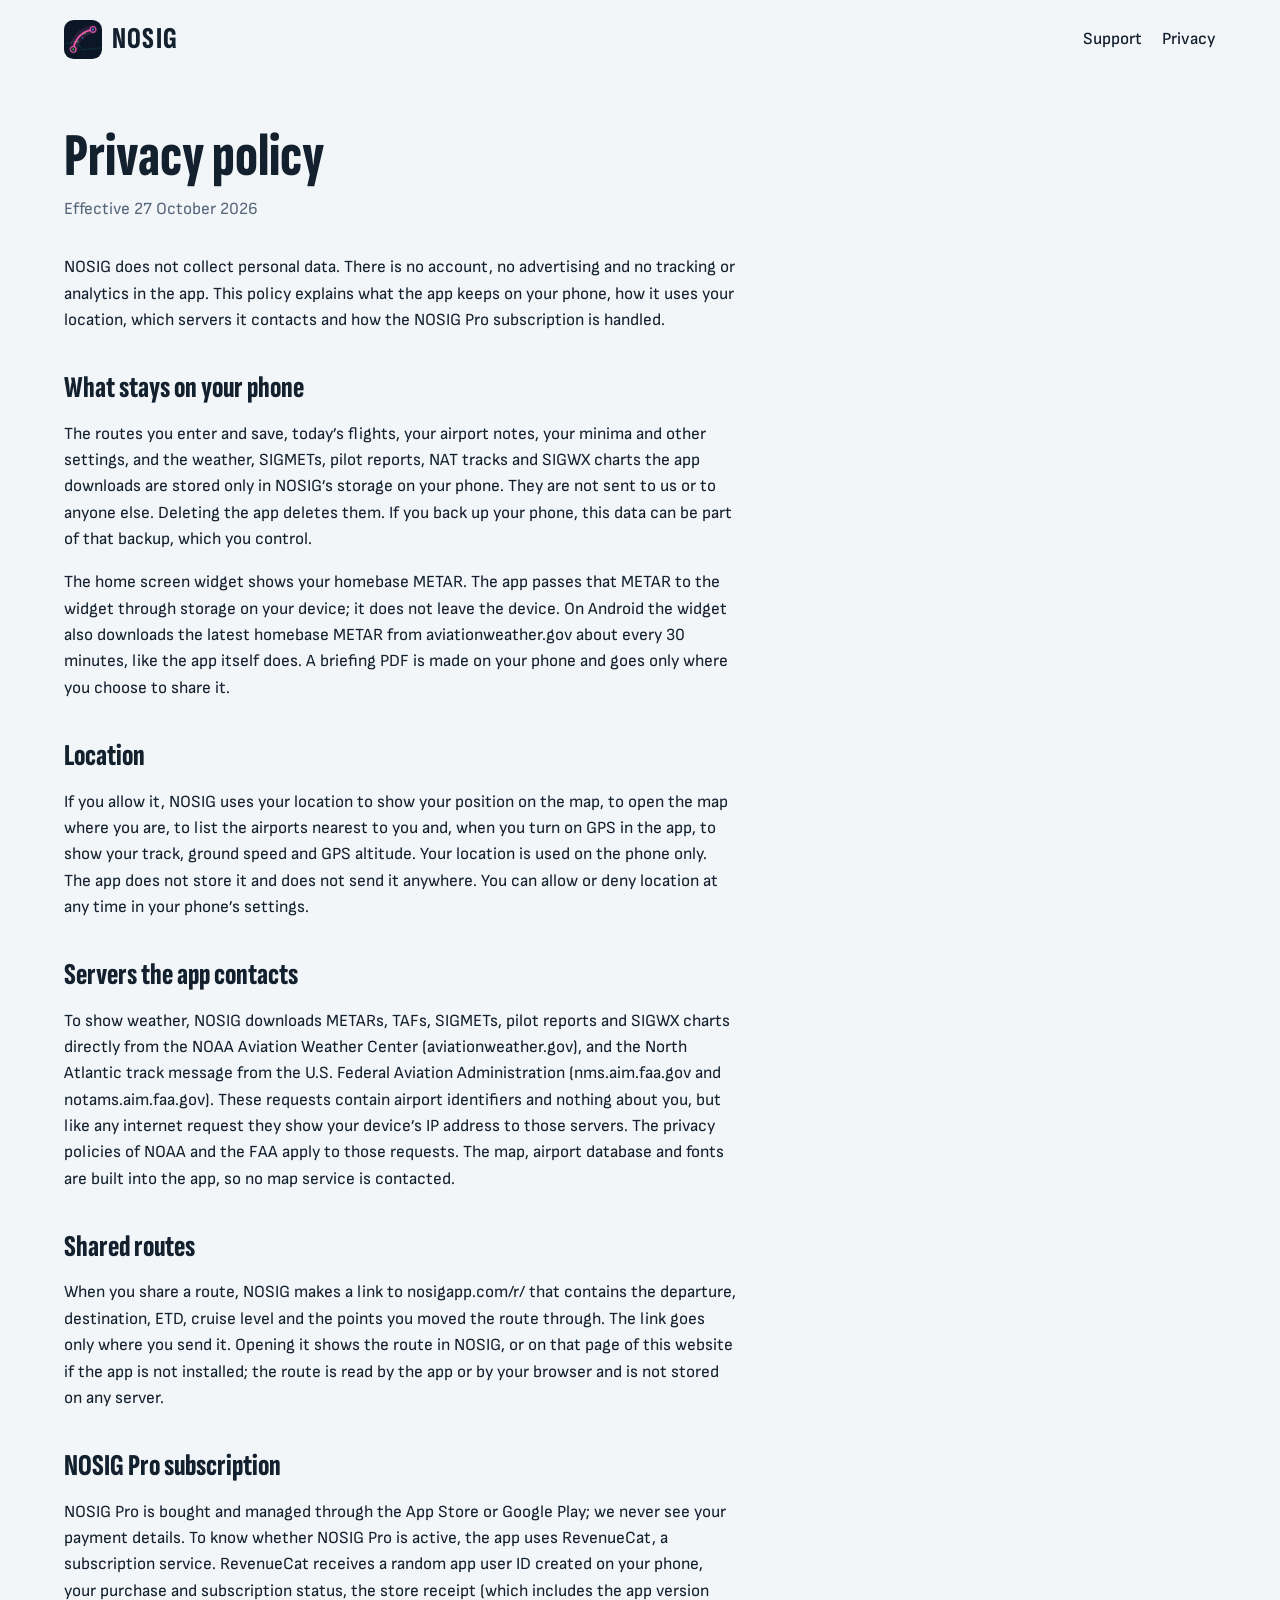
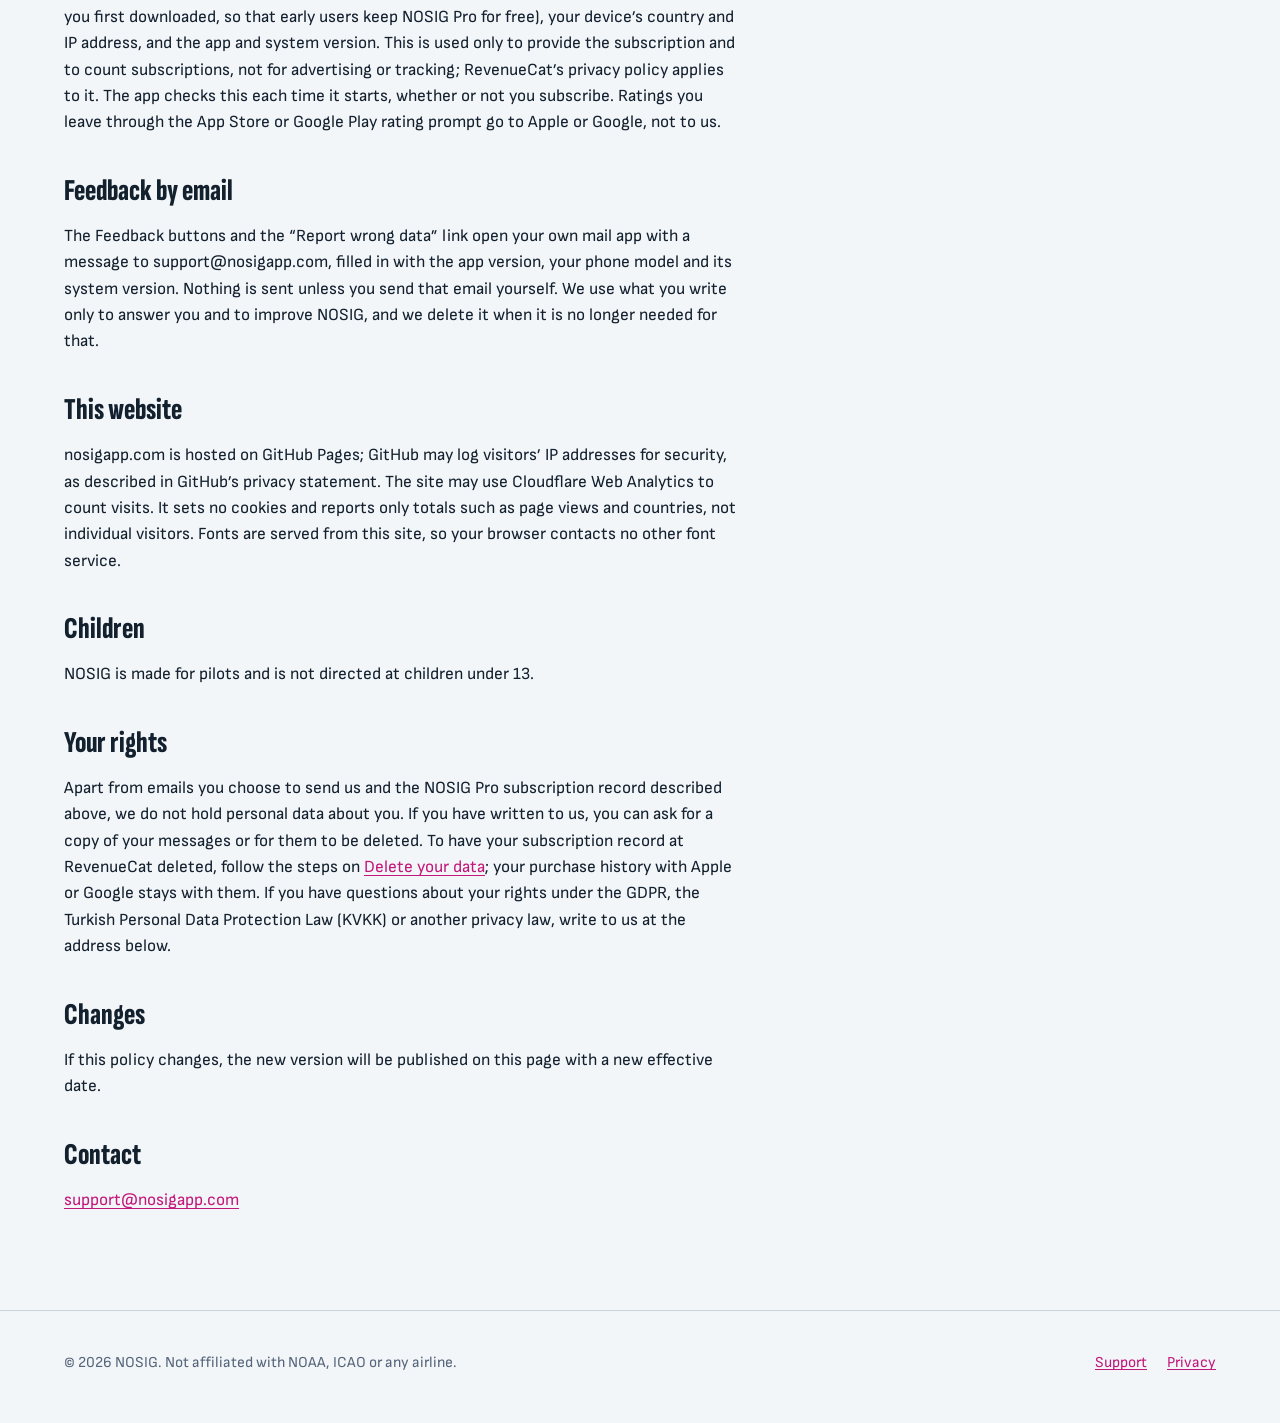
==== commit 51ebd996: "Delete your data page (/delete-data/) for the Google Play data safety form Co-Authored-By: Claude Op" ====
--- a/privacy/index.html
+++ b/privacy/index.html
@@ -106,8 +106,8 @@
         <p>
           Apart from emails you choose to send us and the NOSIG Pro subscription record described above, we do not hold
           personal data about you. If you have written to us, you can ask for a copy of your messages or for them to be
-          deleted. To have your subscription record at RevenueCat deleted, write to us at the address below; your
-          purchase history with Apple or Google stays with them.
+          deleted. To have your subscription record at RevenueCat deleted, follow the steps on
+          <a href="/delete-data/">Delete your data</a>; your purchase history with Apple or Google stays with them.
           If you have questions about your rights under the GDPR, the Turkish Personal Data Protection Law (KVKK) or
           another privacy law, write to us at the address below.
         </p>
